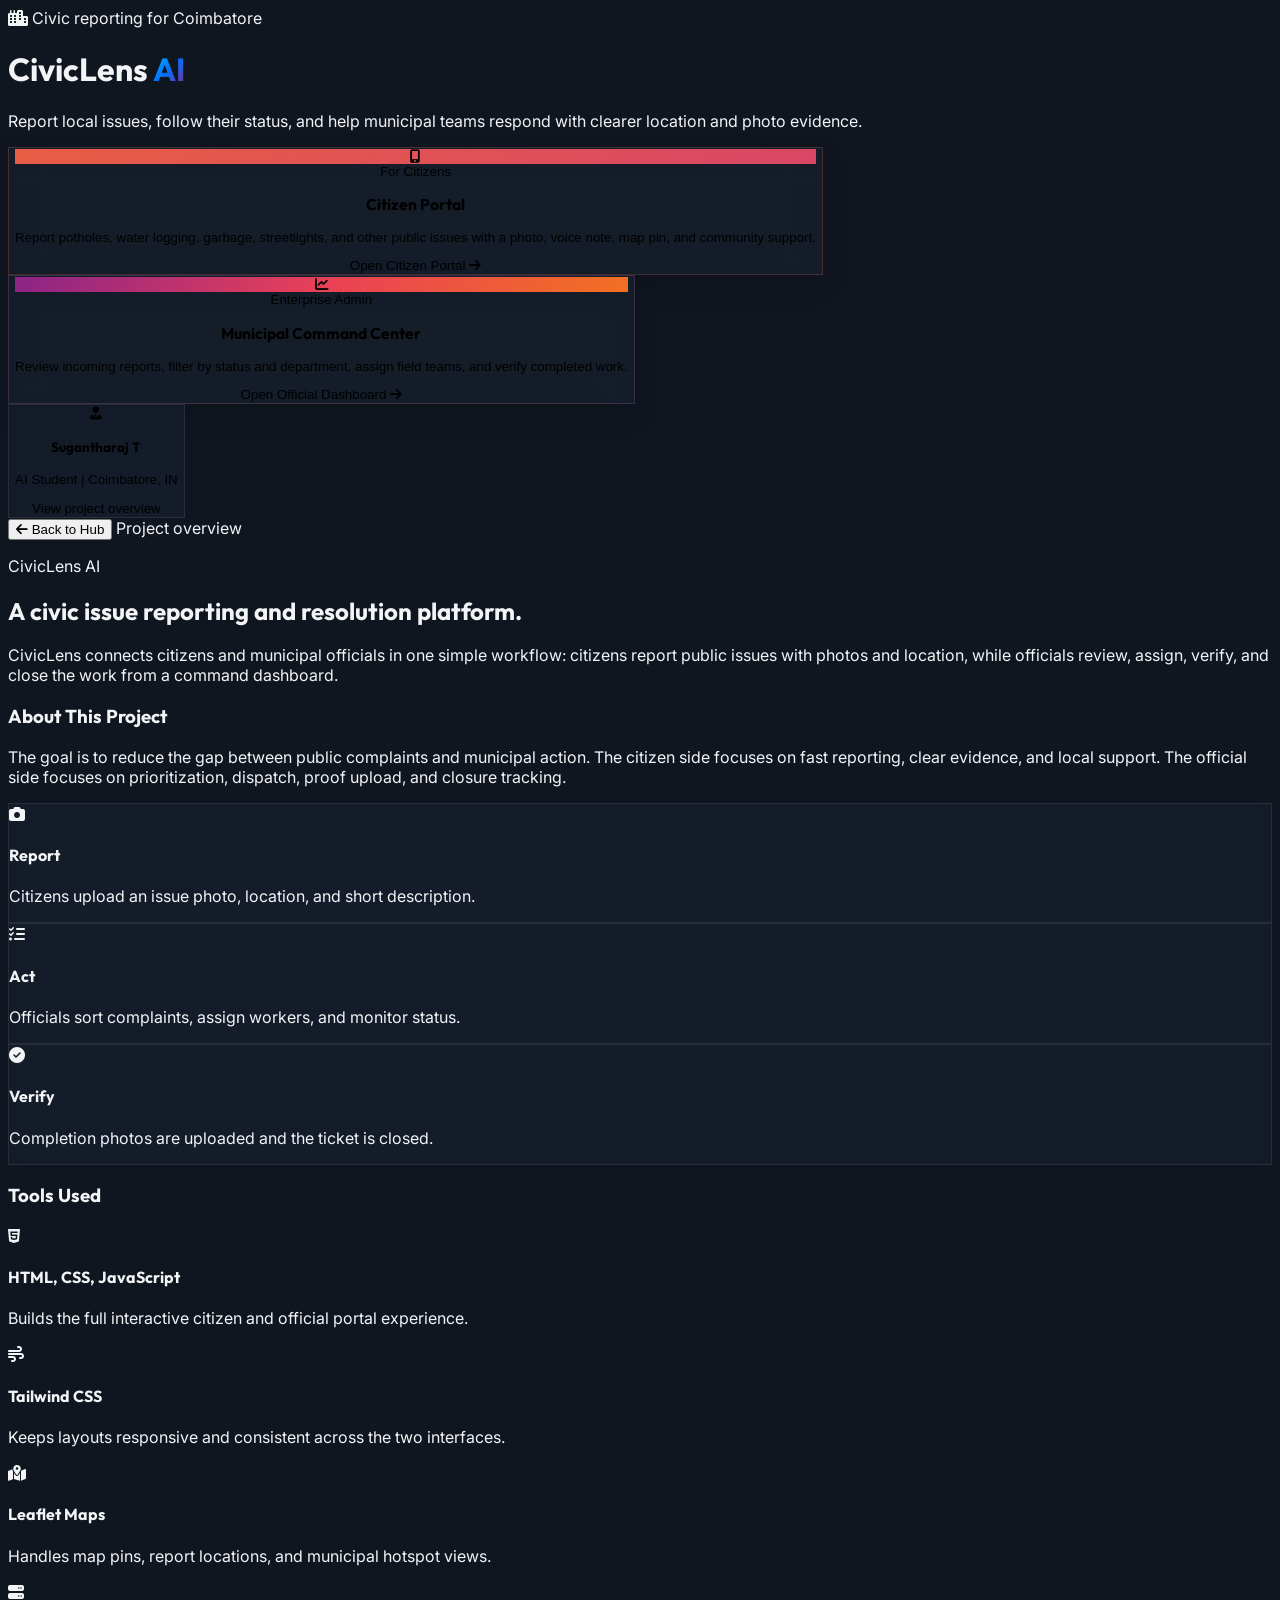
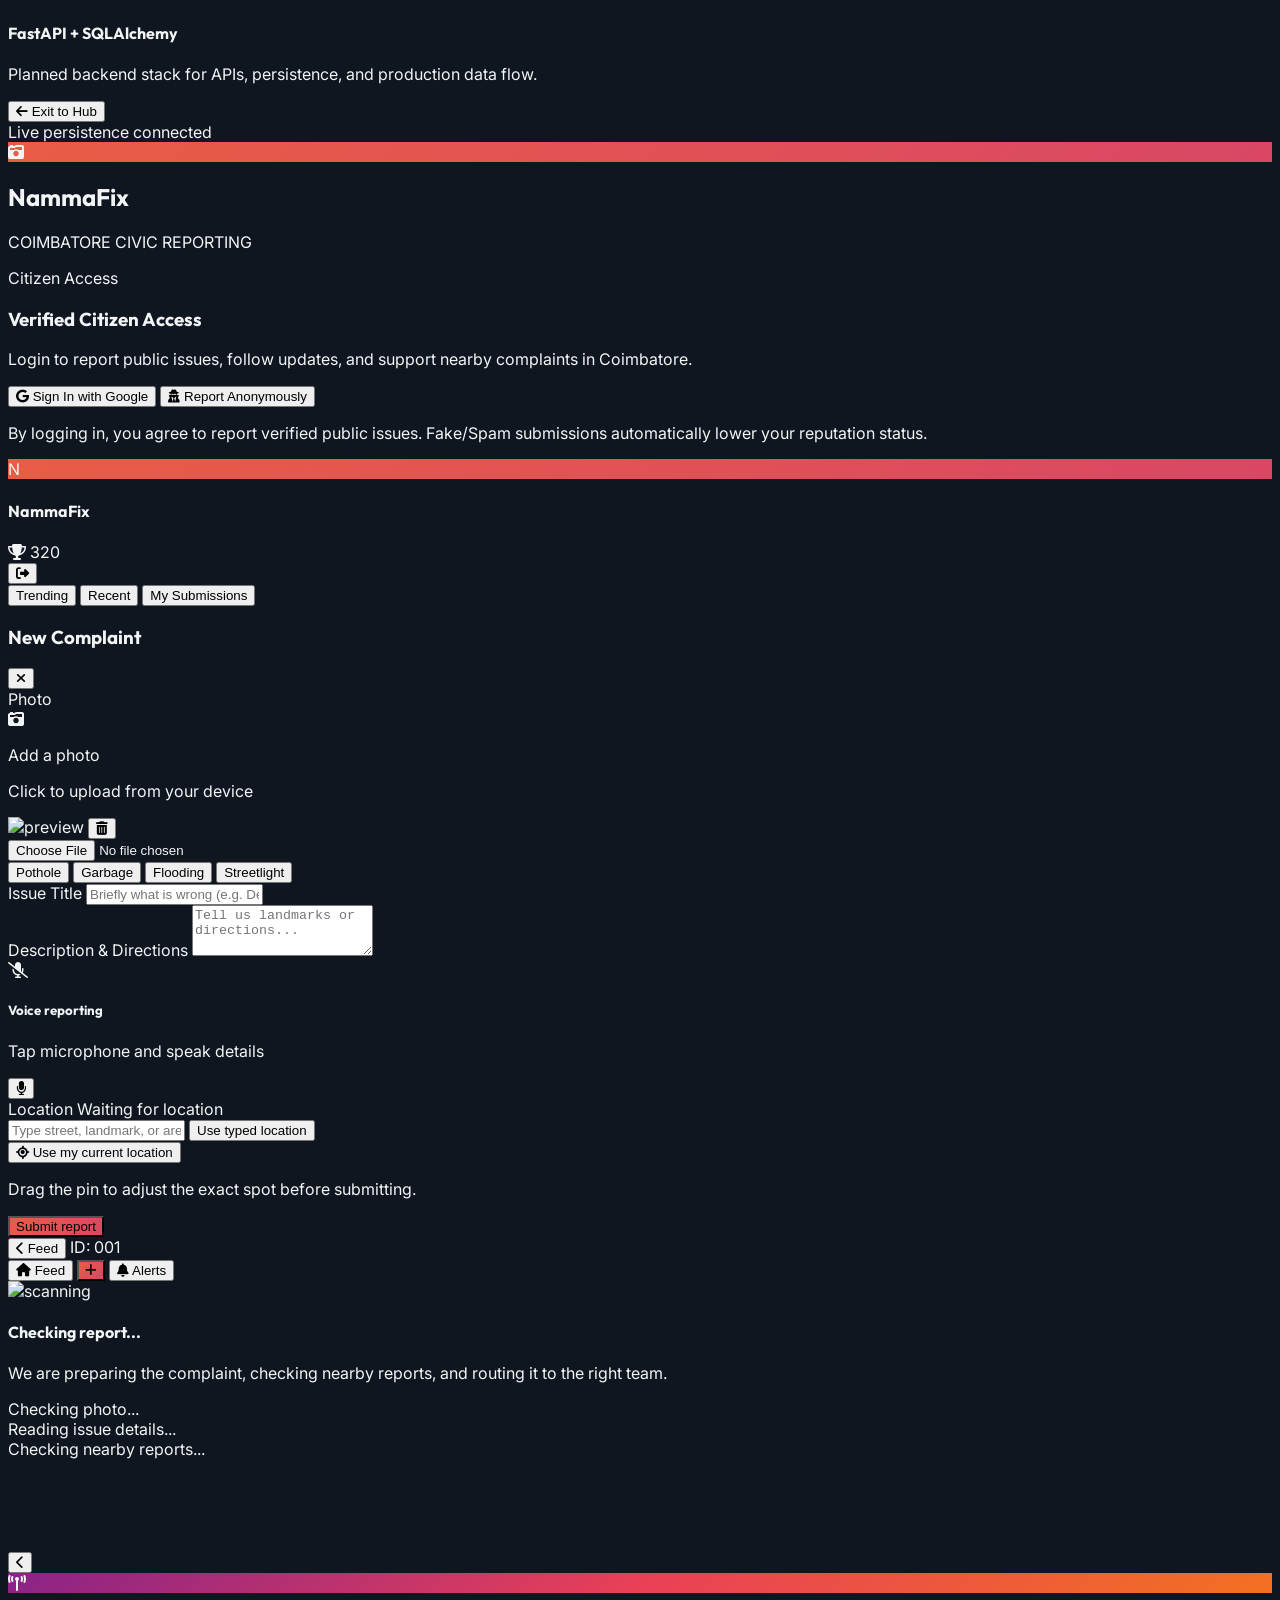
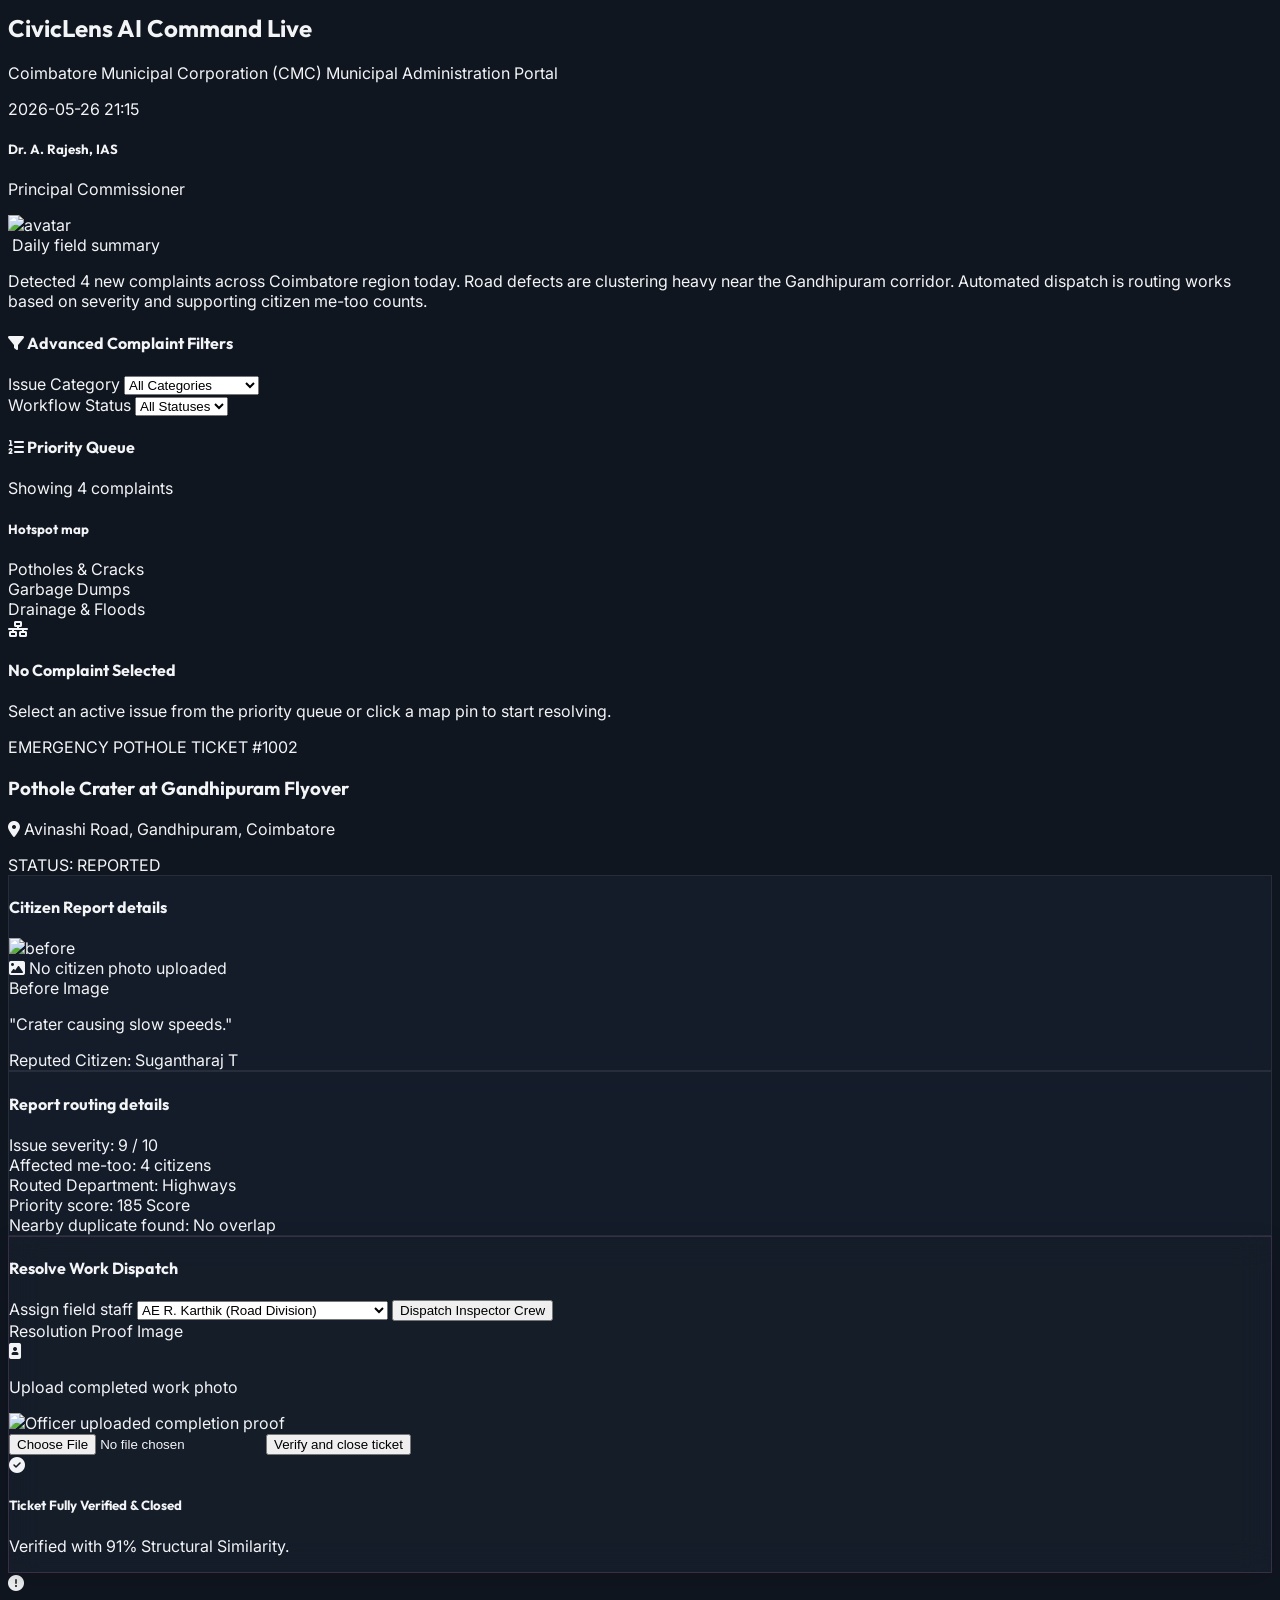
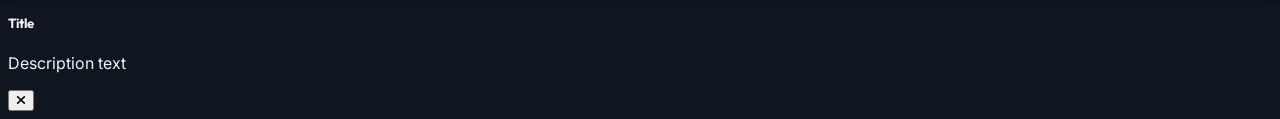
==== index.html @ da88fc93 "first commit" ====
<!DOCTYPE html>
<html lang="en">
<head>
  <meta charset="UTF-8">
  <meta name="viewport" content="width=device-width, initial-scale=1.0">
  <title>CivicLens AI | Connected Civic Tech Platform</title>
  
  <!-- Tailwind CSS -->
  <script src="https://cdn.tailwindcss.com"></script>
  <script>
    tailwind.config = {
      theme: {
        extend: {
          colors: {
            cyberDark: '#101620',
            glassCard: 'rgba(22, 30, 49, 0.75)',
            cyberBorder: 'rgba(255, 255, 255, 0.08)',
          }
        }
      }
    }
  </script>

  <!-- Leaflet CSS for Maps -->
  <link rel="stylesheet" href="https://unpkg.com/leaflet@1.9.4/dist/leaflet.css" integrity="sha256-p4NxAoJBhIIN+hmNHrzRCf9tD/miZyoHS5obTRR9BMY=" crossorigin=""/>

  <!-- Font Awesome Icons -->
  <link rel="stylesheet" href="https://cdnjs.cloudflare.com/ajax/libs/font-awesome/6.4.0/css/all.min.css">

  <!-- Custom CSS stylesheet -->
  <link rel="stylesheet" href="style.css">
</head>
<body class="bg-cyberDark text-gray-100 min-h-screen relative">

  <!-- ==================== DYNAMIC LIVE PORTAL GATEWAY ==================== -->
  <div id="portal-gateway" class="block">
    <!-- Gradient Background Highlights -->
    <div class="absolute top-0 left-1/4 w-96 h-96 bg-blue-600 rounded-full filter blur-[150px] opacity-20 pointer-events-none"></div>
    <div class="absolute bottom-0 right-1/4 w-96 h-96 bg-purple-600 rounded-full filter blur-[150px] opacity-20 pointer-events-none"></div>

    <div class="container mx-auto px-4 py-12 flex flex-col items-center justify-center min-h-screen relative z-10">
      
      <!-- Tech Pitch Title -->
      <div class="text-center mb-12">
        <span class="px-4 py-1.5 rounded-full text-xs font-semibold uppercase tracking-wider bg-blue-500/10 text-blue-400 border border-blue-500/20 mb-4 inline-block float-element">
          <i class="fa-solid fa-city mr-1.5"></i> Civic reporting for Coimbatore
        </span>
        <h1 class="text-5xl md:text-7xl font-extrabold tracking-tight mb-4 mt-2">
          CivicLens <span class="text-cyber-gradient">AI</span>
        </h1>
        <p class="text-lg md:text-xl text-gray-400 max-w-2xl mx-auto font-light leading-relaxed">
          Report local issues, follow their status, and help municipal teams respond with clearer location and photo evidence.
        </p>
      </div>

      <!-- Auth Selection Gate -->
      <div class="grid grid-cols-1 md:grid-cols-2 gap-8 max-w-4xl w-full mb-16">
        
        <!-- Portal Card A: Citizen Social Platform -->
        <button onclick="enterPortal('citizen')" class="text-left glow-card-orange rounded-3xl p-8 flex flex-col justify-between transition-all duration-300 group hover:-translate-y-2">
          <div>
            <div class="flex items-center justify-between mb-6">
              <div class="w-14 h-14 bg-cyber-gradient rounded-2xl flex items-center justify-center text-2xl shadow-lg shadow-red-500/20">
                <i class="fa-solid fa-mobile-screen-button text-white"></i>
              </div>
              <span class="text-xs text-red-400 font-mono tracking-widest uppercase bg-red-400/10 px-2.5 py-1 rounded-full border border-red-500/20">
                For Citizens
              </span>
            </div>
            <h3 class="text-2xl font-bold mb-3 group-hover:text-red-400 transition-colors">Citizen Portal</h3>
            <p class="text-sm text-gray-400 leading-relaxed mb-6">
              Report potholes, water logging, garbage, streetlights, and other public issues with a photo, voice note, map pin, and community support.
            </p>
          </div>
          <div class="flex items-center font-semibold text-red-400 group-hover:translate-x-1 transition-transform">
            Open Citizen Portal <i class="fa-solid fa-arrow-right ml-2 text-xs"></i>
          </div>
        </button>

        <!-- Portal Card B: Government Analytics Command Center -->
        <button onclick="enterPortal('government')" class="text-left glow-card-purple rounded-3xl p-8 flex flex-col justify-between transition-all duration-300 group hover:-translate-y-2">
          <div>
            <div class="flex items-center justify-between mb-6">
              <div class="w-14 h-14 bg-purple-gradient rounded-2xl flex items-center justify-center text-2xl shadow-lg shadow-purple-500/20">
                <i class="fa-solid fa-chart-line text-white"></i>
              </div>
              <span class="text-xs text-purple-400 font-mono tracking-widest uppercase bg-purple-400/10 px-2.5 py-1 rounded-full border border-purple-500/20">
                Enterprise Admin
              </span>
            </div>
            <h3 class="text-2xl font-bold mb-3 group-hover:text-purple-400 transition-colors">Municipal Command Center</h3>
            <p class="text-sm text-gray-400 leading-relaxed mb-6">
              Review incoming reports, filter by status and department, assign field teams, and verify completed work.
            </p>
          </div>
          <div class="flex items-center font-semibold text-purple-400 group-hover:translate-x-1 transition-transform">
            Open Official Dashboard <i class="fa-solid fa-arrow-right ml-2 text-xs"></i>
          </div>
        </button>

      </div>

      <!-- Developer Info Banner -->
      <button onclick="openAboutPage()" class="glassmorphism rounded-2xl p-6 max-w-4xl w-full flex flex-col sm:flex-row items-center justify-between border border-gray-800 gap-4 text-left transition-all duration-300 hover:border-blue-500/35 hover:bg-gray-800/40">
        <div class="flex items-center gap-4 text-center sm:text-left">
          <div class="w-12 h-12 rounded-full overflow-hidden bg-gray-700 border-2 border-blue-500 flex items-center justify-center">
            <i class="fa-solid fa-user-tie text-xl text-blue-400"></i>
          </div>
          <div>
            <h4 class="font-bold text-gray-200">Sugantharaj T</h4>
            <p class="text-xs text-gray-400 font-mono">AI Student | Coimbatore, IN</p>
          </div>
        </div>
        <div class="flex items-center gap-3">
          <span class="px-3 py-1 bg-gray-800 rounded-full text-xs font-mono text-gray-400 border border-gray-700">
            View project overview
          </span>
        </div>
      </button>

    </div>
  </div>

  <!-- ==================== PROJECT OVERVIEW PAGE ==================== -->
  <div id="project-about-page" class="hidden min-h-screen bg-cyberDark">
    <header class="w-full px-5 sm:px-8 py-5 border-b border-gray-800/80 bg-cyberDark/95 backdrop-blur-md sticky top-0 z-50">
      <div class="max-w-5xl mx-auto flex items-center justify-between gap-4">
        <button onclick="closeAboutPage()" class="text-xs text-gray-400 hover:text-white flex items-center gap-2 bg-gray-800/60 px-3 py-2 rounded-full border border-gray-700">
          <i class="fa-solid fa-arrow-left"></i> Back to Hub
        </button>
        <span class="text-[10px] sm:text-xs font-mono text-gray-500 uppercase tracking-widest">Project overview</span>
      </div>
    </header>

    <main class="max-w-5xl mx-auto px-5 sm:px-8 py-10 sm:py-14">
      <section class="mb-12">
        <p class="text-xs font-semibold uppercase tracking-widest text-red-300 mb-3">CivicLens AI</p>
        <h2 class="text-4xl sm:text-5xl font-extrabold tracking-tight text-gray-100 mb-5">A civic issue reporting and resolution platform.</h2>
        <p class="text-base sm:text-lg text-gray-400 leading-relaxed max-w-3xl">
          CivicLens connects citizens and municipal officials in one simple workflow: citizens report public issues with photos and location, while officials review, assign, verify, and close the work from a command dashboard.
        </p>
      </section>

      <section class="grid grid-cols-1 lg:grid-cols-[1fr_1.2fr] gap-8 mb-12">
        <div>
          <h3 class="text-2xl font-bold text-gray-100 mb-3">About This Project</h3>
          <p class="text-sm text-gray-400 leading-relaxed">
            The goal is to reduce the gap between public complaints and municipal action. The citizen side focuses on fast reporting, clear evidence, and local support. The official side focuses on prioritization, dispatch, proof upload, and closure tracking.
          </p>
        </div>

        <div class="grid grid-cols-1 sm:grid-cols-3 gap-3">
          <div class="glassmorphism rounded-xl p-4 border border-gray-800/80">
            <i class="fa-solid fa-camera text-red-300 mb-3"></i>
            <h4 class="text-sm font-bold text-gray-100 mb-1">Report</h4>
            <p class="text-xs text-gray-500 leading-relaxed">Citizens upload an issue photo, location, and short description.</p>
          </div>
          <div class="glassmorphism rounded-xl p-4 border border-gray-800/80">
            <i class="fa-solid fa-list-check text-blue-300 mb-3"></i>
            <h4 class="text-sm font-bold text-gray-100 mb-1">Act</h4>
            <p class="text-xs text-gray-500 leading-relaxed">Officials sort complaints, assign workers, and monitor status.</p>
          </div>
          <div class="glassmorphism rounded-xl p-4 border border-gray-800/80">
            <i class="fa-solid fa-circle-check text-emerald-300 mb-3"></i>
            <h4 class="text-sm font-bold text-gray-100 mb-1">Verify</h4>
            <p class="text-xs text-gray-500 leading-relaxed">Completion photos are uploaded and the ticket is closed.</p>
          </div>
        </div>
      </section>

      <section>
        <h3 class="text-2xl font-bold text-gray-100 mb-5">Tools Used</h3>
        <div class="grid grid-cols-1 md:grid-cols-2 gap-3">
          <div class="flex gap-4 p-4 rounded-xl border border-gray-800 bg-gray-900/35">
            <i class="fa-brands fa-html5 text-orange-300 mt-1"></i>
            <div>
              <h4 class="text-sm font-bold text-gray-100">HTML, CSS, JavaScript</h4>
              <p class="text-xs text-gray-500 mt-1">Builds the full interactive citizen and official portal experience.</p>
            </div>
          </div>
          <div class="flex gap-4 p-4 rounded-xl border border-gray-800 bg-gray-900/35">
            <i class="fa-solid fa-wind text-sky-300 mt-1"></i>
            <div>
              <h4 class="text-sm font-bold text-gray-100">Tailwind CSS</h4>
              <p class="text-xs text-gray-500 mt-1">Keeps layouts responsive and consistent across the two interfaces.</p>
            </div>
          </div>
          <div class="flex gap-4 p-4 rounded-xl border border-gray-800 bg-gray-900/35">
            <i class="fa-solid fa-map-location-dot text-emerald-300 mt-1"></i>
            <div>
              <h4 class="text-sm font-bold text-gray-100">Leaflet Maps</h4>
              <p class="text-xs text-gray-500 mt-1">Handles map pins, report locations, and municipal hotspot views.</p>
            </div>
          </div>
          <div class="flex gap-4 p-4 rounded-xl border border-gray-800 bg-gray-900/35">
            <i class="fa-solid fa-server text-purple-300 mt-1"></i>
            <div>
              <h4 class="text-sm font-bold text-gray-100">FastAPI + SQLAlchemy</h4>
              <p class="text-xs text-gray-500 mt-1">Planned backend stack for APIs, persistence, and production data flow.</p>
            </div>
          </div>
        </div>
      </section>
    </main>
  </div>


  <!-- ==================== CITIZEN APPLICATION (FULLSCREEN PORTAL) ==================== -->
  <div id="citizen-portal" class="hidden min-h-screen flex flex-col bg-cyberDark">
    
    <!-- Top Portal Navigator Bar -->
    <div class="w-full flex items-center justify-between px-4 sm:px-6 py-4 border-b border-gray-800/80 bg-cyberDark/95 backdrop-blur-md sticky top-0 z-50">
      <button onclick="exitPortal()" class="text-xs text-gray-400 hover:text-white flex items-center gap-1 bg-gray-800/60 px-3 py-1.5 rounded-full border border-gray-700">
        <i class="fa-solid fa-arrow-left"></i> Exit to Hub
      </button>
      <div class="flex items-center gap-2">
        <span class="w-2.5 h-2.5 bg-green-500 rounded-full animate-pulse"></span>
        <span class="text-xs font-mono text-gray-400">Live persistence connected</span>
      </div>
    </div>

    <!-- Fullscreen citizen app shell -->
    <div class="smartphone-container">
      <div class="smartphone-notch"></div>
      
      <!-- Citizen App Screen View -->
      <div class="smartphone-screen flex flex-col bg-cyberDark" id="mobile-screen-content">
        
        <!-- A. SPLASH SCREEN (Simulated mobile launch) -->
        <div id="citizen-splash" class="absolute inset-0 z-50 bg-cyberDark flex flex-col items-center justify-center transition-all duration-700">
          <div class="w-20 h-20 bg-cyber-gradient rounded-3xl flex items-center justify-center text-4xl shadow-xl shadow-red-500/25 mb-4 float-element">
            <i class="fa-solid fa-camera-retro text-white"></i>
          </div>
          <h2 class="text-3xl font-extrabold tracking-wide mb-1">NammaFix</h2>
          <p class="text-xs font-mono text-gray-500 tracking-wider">COIMBATORE CIVIC REPORTING</p>
          <div class="mt-8 flex gap-1">
            <span class="w-2 h-2 bg-red-500 rounded-full animate-bounce" style="animation-delay: 0.1s"></span>
            <span class="w-2 h-2 bg-red-500 rounded-full animate-bounce" style="animation-delay: 0.2s"></span>
            <span class="w-2 h-2 bg-red-500 rounded-full animate-bounce" style="animation-delay: 0.3s"></span>
          </div>
        </div>

        <!-- B. CITIZEN LOGIN SCREEN -->
        <div id="citizen-login" class="hidden p-6 flex-1 flex flex-col justify-between">
          <div class="mt-8">
            <div class="flex items-center gap-2 mb-2">
              <span class="h-1 w-8 bg-red-500 rounded-full"></span>
              <span class="text-xs font-mono text-red-400 uppercase tracking-widest font-semibold">Citizen Access</span>
            </div>
            <h3 class="text-3xl font-extrabold mb-3">Verified Citizen Access</h3>
            <p class="text-sm text-gray-400 leading-relaxed">
              Login to report public issues, follow updates, and support nearby complaints in Coimbatore.
            </p>
          </div>

          <!-- Mock Social Authentication Buttons -->
          <div class="space-y-4 my-8">
            <button onclick="citizenAuth('google')" class="w-full py-3.5 px-4 bg-white text-gray-900 rounded-2xl font-bold flex items-center justify-center gap-3 shadow-lg shadow-white/5 active:scale-[0.98] transition-transform">
              <i class="fa-brands fa-google text-lg"></i> Sign In with Google
            </button>
            <button onclick="citizenAuth('anonymous')" class="w-full py-3.5 px-4 bg-gray-800 hover:bg-gray-700/80 text-gray-200 rounded-2xl font-semibold flex items-center justify-center gap-3 border border-gray-700 active:scale-[0.98] transition-transform">
              <i class="fa-solid fa-user-secret"></i> Report Anonymously
            </button>
          </div>

          <div class="text-center">
            <p class="text-xs text-gray-500">By logging in, you agree to report verified public issues. Fake/Spam submissions automatically lower your reputation status.</p>
          </div>
        </div>

        <!-- C. HOME SCREEN / FEED (Twitter-like dynamic civic feed) -->
        <div id="citizen-home" class="hidden flex-1 flex flex-col">
          <!-- App Header -->
          <div class="sticky top-0 z-40 bg-cyberDark/90 backdrop-blur-md px-4 py-4 flex items-center justify-between border-b border-gray-800/80">
            <div class="flex items-center gap-2">
              <div class="w-8 h-8 rounded-full bg-cyber-gradient flex items-center justify-center text-sm font-bold shadow-md shadow-red-500/10">N</div>
              <h4 class="font-extrabold text-lg text-gray-100 tracking-wide">NammaFix</h4>
            </div>
            <div class="flex items-center gap-3">
              <div class="flex items-center gap-1 bg-yellow-500/10 text-yellow-400 px-2 py-0.5 rounded-full text-xs font-bold border border-yellow-500/20">
                <i class="fa-solid fa-trophy text-[10px]"></i> <span id="cit-repute-score">320</span>
              </div>
              <button onclick="citizenLogout()" class="text-gray-400 hover:text-red-400 text-sm">
                <i class="fa-solid fa-right-from-bracket"></i>
              </button>
            </div>
          </div>

          <!-- Sticky Segment Filter Tabs -->
          <div class="flex border-b border-gray-800 bg-cyberDark/60 sticky top-[57px] z-30">
            <button id="tab-trending" onclick="filterCitizenFeed('trending')" class="flex-1 py-3 text-xs font-bold text-red-400 border-b-2 border-red-500">Trending</button>
            <button id="tab-recent" onclick="filterCitizenFeed('recent')" class="flex-1 py-3 text-xs font-bold text-gray-400 hover:text-white transition-colors">Recent</button>
            <button id="tab-my" onclick="filterCitizenFeed('my')" class="flex-1 py-3 text-xs font-bold text-gray-400 hover:text-white transition-colors">My Submissions</button>
          </div>

          <!-- Feed Container scroll -->
          <div class="p-4 space-y-4 flex-1 overflow-y-auto" id="citizen-feed-container">
            <!-- Complaint Feed Cards injected dynamically -->
          </div>
        </div>

        <!-- D. REPORT AN ISSUE PAGE -->
        <div id="citizen-report" class="hidden flex-1 flex flex-col p-5">
          <div class="flex items-center justify-between mb-4">
            <h3 class="text-2xl font-bold">New Complaint</h3>
            <button onclick="setView('home')" class="text-gray-400 hover:text-white"><i class="fa-solid fa-xmark text-lg"></i></button>
          </div>

          <div class="space-y-4 flex-1 overflow-y-auto pr-1">
            
            <!-- Issue image selector / camera mock -->
            <div>
              <label class="block text-xs font-bold text-gray-400 uppercase tracking-widest mb-2">Photo</label>
              
              <!-- Sim Selector layout -->
              <div id="image-upload-box" onclick="openPhotoPicker()" class="h-44 rounded-2xl bg-gray-800/40 border-2 border-dashed border-gray-700 flex flex-col items-center justify-center relative overflow-hidden group cursor-pointer">
                <div class="text-center p-4 group-hover:scale-105 transition-transform" id="upload-prompt">
                  <i class="fa-solid fa-camera-retro text-3xl text-gray-500 mb-2"></i>
                  <p class="text-xs text-gray-300 font-semibold">Add a photo</p>
                  <p class="text-[10px] text-gray-500 mt-1">Click to upload from your device</p>
                </div>
                <img id="preview-image" src="" alt="preview" class="hidden w-full h-full object-cover">
                <button id="clear-image-btn" onclick="clearSelectedImage(event)" class="hidden absolute top-2.5 right-2.5 bg-black/70 hover:bg-black w-8 h-8 rounded-full flex items-center justify-center text-white"><i class="fa-solid fa-trash-can text-xs"></i></button>
              </div>
              <input type="file" id="photo-file-input" accept="image/*" capture="environment" class="hidden" onchange="handlePhotoUpload(event)">

              <!-- Issue type shortcuts -->
              <div class="mt-2.5 flex items-center gap-2 overflow-x-auto pb-1.5">
                <button onclick="selectIssueType('pothole')" class="flex-shrink-0 px-3 py-1 bg-gray-800 rounded-full text-[10px] font-semibold text-gray-300 border border-gray-700">Pothole</button>
                <button onclick="selectIssueType('garbage')" class="flex-shrink-0 px-3 py-1 bg-gray-800 rounded-full text-[10px] font-semibold text-gray-300 border border-gray-700">Garbage</button>
                <button onclick="selectIssueType('flooding')" class="flex-shrink-0 px-3 py-1 bg-gray-800 rounded-full text-[10px] font-semibold text-gray-300 border border-gray-700">Flooding</button>
                <button onclick="selectIssueType('streetlight')" class="flex-shrink-0 px-3 py-1 bg-gray-800 rounded-full text-[10px] font-semibold text-gray-300 border border-gray-700">Streetlight</button>
              </div>
            </div>

            <!-- Issue Title -->
            <div>
              <label class="block text-xs font-bold text-gray-400 uppercase tracking-widest mb-1.5">Issue Title</label>
              <input type="text" id="report-title" placeholder="Briefly what is wrong (e.g. Deep pothole)" class="w-full bg-gray-800/80 border border-gray-700 rounded-xl px-4 py-2.5 text-sm text-gray-100 focus:outline-none focus:border-red-500">
            </div>

            <!-- Descriptive elements -->
            <div>
              <label class="block text-xs font-bold text-gray-400 uppercase tracking-widest mb-1.5">Description & Directions</label>
              <textarea id="report-desc" rows="3" placeholder="Tell us landmarks or directions..." class="w-full bg-gray-800/80 border border-gray-700 rounded-xl px-4 py-2.5 text-sm text-gray-100 focus:outline-none focus:border-red-500"></textarea>
            </div>

            <!-- Speech reporting button -->
            <div class="flex items-center justify-between bg-gray-800/30 p-3 rounded-2xl border border-gray-800">
              <div class="flex items-center gap-2">
                <i class="fa-solid fa-microphone text-red-400 animate-pulse" id="mic-icon-pulse" style="display:none"></i>
                <i class="fa-solid fa-microphone-slash text-gray-500" id="mic-icon-idle"></i>
                <div>
                  <h5 class="text-xs font-bold text-gray-300">Voice reporting</h5>
                  <p class="text-[9px] text-gray-500" id="stt-status">Tap microphone and speak details</p>
                </div>
              </div>
              <button onclick="toggleVoiceReporting()" class="w-10 h-10 rounded-full bg-gray-800 flex items-center justify-center hover:bg-gray-700 active:scale-95 transition-transform">
                <i class="fa-solid fa-microphone text-red-500" id="stt-btn-icon"></i>
              </button>
            </div>

            <!-- GPS / Map Selection -->
            <div>
              <div class="flex items-center justify-between mb-1.5">
                <label class="text-xs font-bold text-gray-400 uppercase tracking-widest">Location</label>
                <span class="text-[9px] text-red-400 font-semibold" id="coords-text">Waiting for location</span>
              </div>
              <div class="grid grid-cols-1 sm:grid-cols-[1fr_auto] gap-2 mb-2">
                <input type="text" id="manual-location" placeholder="Type street, landmark, or area" class="w-full bg-gray-800/80 border border-gray-700 rounded-xl px-4 py-2.5 text-sm text-gray-100 focus:outline-none focus:border-red-500">
                <button onclick="useManualLocation()" class="px-4 py-2.5 bg-gray-800 hover:bg-gray-700 text-xs font-bold rounded-xl border border-gray-700 text-gray-200">
                  Use typed location
                </button>
              </div>
              <button onclick="requestCitizenLocation()" class="w-full mb-2 py-2.5 bg-red-500/10 hover:bg-red-500/15 text-red-300 rounded-xl text-xs font-bold border border-red-500/20">
                <i class="fa-solid fa-location-crosshairs mr-1.5"></i> Use my current location
              </button>
              <div class="h-32 bg-gray-800 rounded-xl overflow-hidden relative" id="cit-map-container">
                <!-- Geolocation map container -->
              </div>
              <p class="text-[10px] text-gray-500 mt-1.5">Drag the pin to adjust the exact spot before submitting.</p>
            </div>

          </div>

          <button onclick="submitIssue()" class="w-full py-3.5 bg-cyber-gradient text-white rounded-2xl font-bold mt-4 shadow-lg shadow-red-500/25 active:scale-98 transition-transform">
            Submit report
          </button>
        </div>

        <!-- E. ISSUE DETAILS PAGE (With Before/After comparisons) -->
        <div id="citizen-detail" class="hidden flex-1 flex flex-col p-5">
          <div class="flex items-center justify-between mb-4">
            <button onclick="setView('home')" class="text-xs text-gray-400 hover:text-white flex items-center gap-1">
              <i class="fa-solid fa-chevron-left"></i> Feed
            </button>
            <span class="text-[10px] font-mono px-2 py-0.5 rounded-full border border-gray-800 text-gray-400 bg-gray-800/40" id="detail-ticket-id">ID: 001</span>
          </div>

          <div class="flex-1 overflow-y-auto space-y-4 pr-1" id="detail-container">
            <!-- Details loaded dynamically -->
          </div>
        </div>

        <!-- BOTTOM MOBILE NAV TAB BAR -->
        <div class="citizen-bottom-nav fixed bottom-0 inset-x-0 bg-cyberDark/95 backdrop-blur-md border-t border-gray-800 py-2.5 px-6 flex items-center justify-between z-[999]">
          <button onclick="setView('home')" class="flex flex-col items-center gap-1 text-gray-500" id="nav-btn-home">
            <i class="fa-solid fa-house text-lg"></i>
            <span class="text-[9px] font-semibold">Feed</span>
          </button>
          <button onclick="setView('report')" class="w-12 h-12 bg-cyber-gradient text-white rounded-full flex items-center justify-center -translate-y-5 shadow-lg shadow-red-500/30 active:scale-95 transition-transform">
            <i class="fa-solid fa-plus text-lg"></i>
          </button>
          <button onclick="toggleAlertsList()" class="flex flex-col items-center gap-1 text-gray-500 relative" id="nav-btn-alerts">
            <i class="fa-solid fa-bell text-lg"></i>
            <span class="text-[9px] font-semibold">Alerts</span>
            <span class="absolute top-0 right-1 w-2 h-2 bg-red-500 rounded-full" id="cit-alert-badge" style="display:none"></span>
          </button>
        </div>

        <!-- SIMULATED CAMERA DIALOG (AI YOLO Scanning overlay) -->
        <div id="ai-scanning-overlay" class="absolute inset-0 bg-black/90 z-50 hidden flex flex-col items-center justify-center p-6 text-center">
          <div class="relative w-64 h-64 border-2 border-red-500/50 rounded-2xl overflow-hidden mb-6 flex items-center justify-center">
            <img id="scanning-img" src="" alt="scanning" class="w-full h-full object-cover">
            
            <!-- Scanning Laser Line -->
            <div class="absolute inset-x-0 h-1 bg-red-500 shadow-lg shadow-red-500/50 animate-pulse" id="scan-line" style="top: 0%"></div>
            
            <!-- AI detected boxes -->
            <div id="ai-bbox" class="absolute border-2 border-green-500 bg-green-500/20 text-white font-mono text-[9px] font-bold p-1 rounded transition-all duration-300" style="display:none">
              <span id="ai-class-lbl">POTHOLE 92%</span>
            </div>
          </div>
          
          <h4 class="text-xl font-bold mb-2">Checking report...</h4>
          <p class="text-xs text-gray-400 max-w-xs mb-6 leading-relaxed">We are preparing the complaint, checking nearby reports, and routing it to the right team.</p>
          
          <!-- Seeding stats logs -->
          <div class="w-full max-w-xs bg-gray-900 border border-gray-800 rounded-xl p-3 text-left font-mono text-[10px] text-green-400 space-y-1">
            <div id="log-step-1">Checking photo...</div>
            <div id="log-step-2" class="opacity-30">Reading issue details...</div>
            <div id="log-step-3" class="opacity-30">Checking nearby reports...</div>
          </div>
        </div>

      </div>
    </div>
  </div>


  <!-- ==================== GOVERNMENT ADMIN COMMAND BOARD (ENTERPRISE) ==================== -->
  <div id="government-portal" class="hidden min-h-screen flex flex-col bg-[#080b13]">
    
    <!-- Top Command Header -->
    <header class="bg-[#0e1422] border-b border-[#1f2d48] py-4 px-6 flex items-center justify-between sticky top-0 z-40">
      <div class="flex items-center gap-3">
        <button onclick="exitPortal()" class="text-gray-400 hover:text-white mr-2 bg-gray-800/80 w-8 h-8 rounded-full flex items-center justify-center border border-gray-700">
          <i class="fa-solid fa-chevron-left text-xs"></i>
        </button>
        <div class="w-10 h-10 bg-purple-gradient rounded-xl flex items-center justify-center text-xl shadow-lg shadow-purple-500/10">
          <i class="fa-solid fa-tower-broadcast text-white"></i>
        </div>
        <div>
          <h2 class="text-xl font-bold tracking-tight flex items-center gap-2">
            CivicLens AI Command <span class="px-2 py-0.5 rounded text-[10px] bg-red-500/10 text-red-400 border border-red-500/20 font-bold uppercase animate-pulse">Live</span>
          </h2>
          <p class="text-xs text-gray-400">Coimbatore Municipal Corporation (CMC) Municipal Administration Portal</p>
        </div>
      </div>

      <div class="flex items-center gap-6">
        <!-- Date -->
        <span class="text-xs font-mono text-gray-400 bg-gray-900 px-3 py-1.5 rounded-lg border border-gray-800" id="gov-clock">2026-05-26 21:15</span>
        
        <!-- Officer Badge info -->
        <div class="flex items-center gap-3">
          <div class="text-right hidden sm:block">
            <h5 class="text-sm font-bold text-gray-200">Dr. A. Rajesh, IAS</h5>
            <p class="text-[10px] text-purple-400 font-semibold font-mono">Principal Commissioner</p>
          </div>
          <div class="w-10 h-10 rounded-full overflow-hidden bg-gray-800 border-2 border-purple-500">
            <img src="https://images.unsplash.com/photo-1560250097-0b93528c311a?w=100&h=100&fit=crop" alt="avatar" class="w-full h-full object-cover">
          </div>
        </div>
      </div>
    </header>

    <div class="flex-1 flex flex-col lg:flex-row overflow-hidden relative">
      
      <!-- LEFT BAR: Advanced Filters, Summary, Queue, Hotspots map -->
      <div class="w-full lg:w-[480px] border-r border-[#1f2d48] bg-[#0c101c] overflow-y-auto flex flex-col">
        
        <!-- Section A: Zonal Summary Alert -->
        <div class="p-5 border-b border-[#1f2d48] bg-purple-500/5">
          <div class="flex items-center gap-2 text-purple-400 mb-2">
            <i class="fa-solid fa-microchip-ai text-sm"></i>
            <span class="text-xs font-bold font-mono uppercase tracking-wider">Daily field summary</span>
          </div>
          <p class="text-xs text-gray-400 leading-relaxed font-light" id="ai-daily-summary-txt">
            Detected 4 new complaints across Coimbatore region today. Road defects are clustering heavy near the Gandhipuram corridor. Automated dispatch is routing works based on severity and supporting citizen me-too counts.
          </p>
        </div>

        <!-- Section B: Category & Status Filters -->
        <div class="p-5 border-b border-[#1f2d48] space-y-4">
          <h4 class="text-xs font-bold text-gray-400 uppercase tracking-widest mb-1.5"><i class="fa-solid fa-filter mr-1"></i> Advanced Complaint Filters</h4>
          
          <div class="grid grid-cols-2 gap-3">
            <div>
              <label class="block text-[10px] font-bold text-gray-500 uppercase mb-1">Issue Category</label>
              <select id="gov-filter-category" onchange="filterGovDashboard()" class="w-full bg-[#141a29] border border-[#1f2d48] rounded-lg px-3 py-1.5 text-xs text-gray-300 focus:outline-none focus:border-purple-500">
                <option value="all">All Categories</option>
                <option value="pothole">Potholes</option>
                <option value="water_stagnation">Water Stagnation</option>
                <option value="garbage_dumping">Garbage Dumping</option>
                <option value="broken_streetlight">Broken Light</option>
                <option value="drainage_blockage">Drainage Blockage</option>
                <option value="damaged_road">Damaged Roads</option>
              </select>
            </div>

            <div>
              <label class="block text-[10px] font-bold text-gray-500 uppercase mb-1">Workflow Status</label>
              <select id="gov-filter-status" onchange="filterGovDashboard()" class="w-full bg-[#141a29] border border-[#1f2d48] rounded-lg px-3 py-1.5 text-xs text-gray-300 focus:outline-none focus:border-purple-500">
                <option value="all">All Statuses</option>
                <option value="reported">Reported</option>
                <option value="assigned">Assigned</option>
                <option value="in_progress">In Progress</option>
                <option value="resolved">Resolved</option>
              </select>
            </div>
          </div>
        </div>

        <!-- Section C: Priority Dispatch Queue -->
        <div class="p-5 flex-1 flex flex-col min-h-[350px]">
          <div class="flex items-center justify-between mb-4">
            <h4 class="text-xs font-bold text-gray-400 uppercase tracking-widest"><i class="fa-solid fa-list-ol mr-1"></i> Priority Queue</h4>
            <span class="text-[10px] text-gray-500 font-mono" id="gov-queue-count">Showing 4 complaints</span>
          </div>

          <!-- Queue List scroll -->
          <div class="space-y-3 flex-1 overflow-y-auto pr-1" id="gov-priority-queue">
            <!-- Queued complaints list injected dynamically -->
          </div>
        </div>

      </div>


      <!-- RIGHT PANE: Map and interactive workflow details -->
      <div class="flex-1 flex flex-col overflow-hidden">
        
        <!-- Top Half: Large interactive city heatmap -->
        <div class="h-[380px] lg:h-[450px] relative bg-[#090d16] border-b border-[#1f2d48]">
          <!-- Leaflet dynamic map -->
          <div class="w-full h-full" id="gov-map-element"></div>
          
          <!-- Heatmap legends overlay -->
          <div class="absolute bottom-4 right-4 bg-[#0d1322] border border-[#1f2d48] p-3 rounded-xl z-[1000] text-[10px] space-y-2 max-w-[180px] shadow-2xl shadow-black/60">
            <h5 class="font-bold text-gray-300 border-b border-[#1f2d48] pb-1">Hotspot map</h5>
            <div class="flex items-center gap-2"><span class="w-2.5 h-2.5 rounded-full bg-red-500 shadow-lg shadow-red-500/25"></span> Potholes & Cracks</div>
            <div class="flex items-center gap-2"><span class="w-2.5 h-2.5 rounded-full bg-emerald-500 shadow-lg shadow-emerald-500/25"></span> Garbage Dumps</div>
            <div class="flex items-center gap-2"><span class="w-2.5 h-2.5 rounded-full bg-blue-500 shadow-lg shadow-blue-500/25"></span> Drainage & Floods</div>
          </div>
        </div>

        <!-- Bottom Half: Selected Ticket Details & Verification Panel -->
        <div class="flex-grow p-6 bg-[#090d16] overflow-y-auto">
          <div id="gov-no-selection" class="h-full flex flex-col items-center justify-center text-center py-8">
            <i class="fa-solid fa-network-wired text-4xl text-gray-600 mb-3 float-element"></i>
            <h4 class="text-lg font-bold text-gray-400">No Complaint Selected</h4>
            <p class="text-xs text-gray-500 max-w-sm mt-1">Select an active issue from the priority queue or click a map pin to start resolving.</p>
          </div>

          <!-- Active Resolver Workspace -->
          <div id="gov-resolver-workspace" class="hidden space-y-6">
            <!-- Header bar info -->
            <div class="flex flex-col md:flex-row md:items-center justify-between gap-4 border-b border-[#1f2d48] pb-4">
              <div>
                <div class="flex items-center gap-2 flex-wrap">
                  <span id="gov-lbl-emerg" class="px-2 py-0.5 rounded text-[9px] font-bold uppercase tracking-wider bg-red-500/10 text-red-400 border border-red-500/25">EMERGENCY</span>
                  <span id="gov-lbl-category" class="px-2 py-0.5 rounded text-[9px] font-bold uppercase tracking-wider bg-purple-500/10 text-purple-400 border border-purple-500/25">POTHOLE</span>
                  <span id="gov-lbl-ticket" class="text-xs font-mono text-gray-400">TICKET #1002</span>
                </div>
                <h3 class="text-2xl font-bold text-gray-100 mt-1.5" id="gov-txt-title">Pothole Crater at Gandhipuram Flyover</h3>
                <p class="text-xs text-gray-400 flex items-center gap-1.5 mt-1">
                  <i class="fa-solid fa-location-dot text-red-400"></i> <span id="gov-txt-address">Avinashi Road, Gandhipuram, Coimbatore</span>
                </p>
              </div>

              <!-- State dispatch controls -->
              <div class="flex items-center gap-3">
                <span class="text-xs text-gray-400 font-mono">STATUS:</span>
                <span id="gov-badge-status" class="px-3.5 py-1.5 rounded-full text-xs font-bold uppercase tracking-wide bg-blue-500/15 text-blue-400 border border-blue-500/20">REPORTED</span>
              </div>
            </div>

            <!-- Details Body Grid -->
            <div class="grid grid-cols-1 md:grid-cols-3 gap-6">
              
              <!-- Card 1: Citizen Image & Report -->
              <div class="glassmorphism rounded-2xl p-5 border border-gray-800/80">
                <h4 class="text-xs font-bold text-gray-400 uppercase tracking-widest mb-3">Citizen Report details</h4>
                <div class="h-44 rounded-xl overflow-hidden mb-3 relative bg-gray-900 border border-gray-800">
                  <img id="gov-img-before" src="" alt="before" class="w-full h-full object-cover">
                  <div id="gov-img-before-fallback" class="hidden w-full h-full flex flex-col items-center justify-center bg-gray-900 text-gray-500">
                    <i class="fa-solid fa-image text-2xl mb-2"></i>
                    <span class="text-[10px] font-bold uppercase tracking-wider">No citizen photo uploaded</span>
                  </div>
                  <span class="absolute bottom-2.5 left-2.5 px-2 py-0.5 bg-black/60 rounded text-[9px] uppercase tracking-widest font-bold">Before Image</span>
                </div>
                <p class="text-xs text-gray-300 leading-relaxed italic" id="gov-txt-desc">"Crater causing slow speeds."</p>
                <div class="mt-4 pt-4 border-t border-gray-800 flex justify-between items-center text-xs">
                  <span class="text-gray-400">Reputed Citizen:</span>
                  <span class="font-semibold text-gray-200" id="gov-txt-reporter">Sugantharaj T</span>
                </div>
              </div>

              <!-- Card 2: Routing & Priority Statistics -->
              <div class="glassmorphism rounded-2xl p-5 border border-gray-800/80 flex flex-col justify-between">
                <div>
                  <h4 class="text-xs font-bold text-gray-400 uppercase tracking-widest mb-4">Report routing details</h4>
                  
                  <div class="space-y-3.5">
                    <div class="flex justify-between items-center text-xs">
                      <span class="text-gray-400">Issue severity:</span>
                      <span class="font-bold text-red-400" id="gov-stat-severity">9 / 10</span>
                    </div>
                    <div class="w-full bg-gray-800 rounded-full h-1.5">
                      <div class="bg-red-500 h-1.5 rounded-full" id="gov-bar-severity" style="width: 90%"></div>
                    </div>

                    <div class="flex justify-between items-center text-xs pt-2">
                      <span class="text-gray-400">Affected me-too:</span>
                      <span class="font-bold text-emerald-400" id="gov-stat-votes">4 citizens</span>
                    </div>
                    
                    <div class="flex justify-between items-center text-xs pt-2">
                      <span class="text-gray-400">Routed Department:</span>
                      <span class="font-semibold text-blue-400 bg-blue-500/10 px-2 py-0.5 rounded border border-blue-500/15" id="gov-stat-dept">Highways</span>
                    </div>

                    <div class="flex justify-between items-center text-xs pt-2">
                      <span class="text-gray-400">Priority score:</span>
                      <span class="font-extrabold text-purple-400" id="gov-stat-priority">185 Score</span>
                    </div>
                  </div>
                </div>

                <div class="mt-4 pt-4 border-t border-gray-800">
                  <div class="flex items-center justify-between text-xs">
                    <span class="text-gray-400">Nearby duplicate found:</span>
                    <span class="font-bold text-gray-200" id="gov-stat-duplicate">No overlap</span>
                  </div>
                </div>
              </div>

              <!-- Card 3: Action Dispatch Portal -->
              <div class="glow-card-purple rounded-2xl p-5 border border-purple-500/20">
                <h4 class="text-xs font-bold text-purple-300 uppercase tracking-widest mb-3">Resolve Work Dispatch</h4>
                
                <div class="space-y-4">
                  <!-- Dispatch worker inputs -->
                  <div id="dispatch-form" class="block">
                    <label class="block text-[10px] font-bold text-gray-500 uppercase mb-1">Assign field staff</label>
                    <select id="worker-dispatch" class="w-full bg-[#0c101c] border border-gray-800 rounded-lg px-3 py-2 text-xs text-gray-300 focus:outline-none focus:border-purple-500">
                      <option value="AE-Road-01">AE R. Karthik (Road Division)</option>
                      <option value="AE-Sanit-12">Supervisor M. Salim (Sanitation)</option>
                      <option value="AE-Drain-44">Engineer S. Ramesh (Storm Drainage)</option>
                    </select>

                    <button onclick="dispatchWorker()" class="w-full py-2 bg-purple-600 hover:bg-purple-500 text-white rounded-lg text-xs font-bold mt-3 active:scale-95 transition-transform">
                      Dispatch Inspector Crew
                    </button>
                  </div>

                  <!-- Resolution Proof Upload -->
                  <div id="resolution-proof-form" class="hidden">
                    <label class="block text-[10px] font-bold text-gray-500 uppercase mb-1">Resolution Proof Image</label>
                    <div id="proof-upload-box" onclick="openProofPhotoPicker()" class="h-24 bg-gray-900 border border-dashed border-gray-700 rounded-lg flex flex-col items-center justify-center cursor-pointer relative overflow-hidden">
                      <div class="text-center p-2" id="proof-prompt">
                        <i class="fa-solid fa-image-portrait text-lg text-gray-500"></i>
                        <p class="text-[9px] text-gray-400 font-semibold mt-1">Upload completed work photo</p>
                      </div>
                      <img id="proof-preview" src="" alt="Officer uploaded completion proof" class="hidden w-full h-full object-cover">
                    </div>
                    <input type="file" id="proof-file-input" accept="image/*" capture="environment" class="hidden" onchange="handleProofPhotoUpload(event)">

                    <button onclick="runAIResolutionVerification()" class="w-full py-2 bg-emerald-600 hover:bg-emerald-500 text-white rounded-lg text-xs font-bold mt-3 active:scale-95 transition-transform">
                      Verify and close ticket
                    </button>
                  </div>

                  <!-- Resolved confirmation message -->
                  <div id="resolution-verified-msg" class="hidden text-center py-4 bg-emerald-500/10 rounded-xl border border-emerald-500/25">
                    <i class="fa-solid fa-circle-check text-2xl text-emerald-400 mb-2"></i>
                    <h5 class="text-xs font-bold text-emerald-300">Ticket Fully Verified & Closed</h5>
                    <p class="text-[9px] text-gray-400 mt-1">Verified with 91% Structural Similarity.</p>
                  </div>
                </div>

              </div>

            </div>

          </div>
        </div>

      </div>

    </div>
  </div>

  <!-- Simulated Voice/Alert notifications banner -->
  <div id="custom-alert-banner" class="fixed top-6 right-6 z-[9999] bg-[#0f172a]/95 border-l-4 border-red-500 p-4 rounded-xl shadow-2xl max-w-sm flex items-start gap-3 border border-gray-800 transition-all duration-300 -translate-y-24 opacity-0">
    <div class="w-8 h-8 rounded-lg bg-red-500/15 flex items-center justify-center text-red-500"><i class="fa-solid fa-circle-exclamation"></i></div>
    <div class="flex-1">
      <h5 class="text-xs font-bold text-red-400" id="custom-alert-title">Title</h5>
      <p class="text-[10px] text-gray-400 leading-normal mt-0.5" id="custom-alert-desc">Description text</p>
    </div>
    <button onclick="dismissNotification()" class="text-gray-500 hover:text-white"><i class="fa-solid fa-xmark text-xs"></i></button>
  </div>

  <!-- Scripts -->
  <!-- Leaflet Map library -->
  <script src="https://unpkg.com/leaflet@1.9.4/dist/leaflet.js" integrity="sha256-20nQCchB9co0qIjJZRGuk2/Z9VM+kNiyxNV1lvTlZBo=" crossorigin=""></script>
  <!-- Chart JS library -->
  <script src="https://cdn.jsdelivr.net/npm/chart.js"></script>
  <!-- Application persistent logic script -->
  <script src="app.js"></script>
</body>
</html>
---- style.css ----
/* Custom CSS Tokens & Animations for CivicLens AI / NammaFix */

@import url('https://fonts.googleapis.com/css2?family=Outfit:wght@300;400;500;600;700;800&family=Inter:wght@300;400;500;600;700&display=swap');

:root {
  --font-outfit: 'Outfit', sans-serif;
  --font-inter: 'Inter', sans-serif;
}

body {
  font-family: var(--font-inter);
  background-color: #101620;
  color: #f3f4f6;
  overflow-x: hidden;
}

h1, h2, h3, h4, h5, h6 {
  font-family: var(--font-outfit);
}

/* Scrollbar styles */
::-webkit-scrollbar {
  width: 6px;
  height: 6px;
}
::-webkit-scrollbar-track {
  background: #0f172a;
}
::-webkit-scrollbar-thumb {
  background: #334155;
  border-radius: 4px;
}
::-webkit-scrollbar-thumb:hover {
  background: #475569;
}

/* Glow Borders */
.glow-card-orange {
  position: relative;
  background: rgba(24, 31, 44, 0.82);
  border: 1px solid rgba(255, 120, 92, 0.2);
  box-shadow: 0 10px 24px rgba(0, 0, 0, 0.16);
  backdrop-filter: blur(16px);
}
.glow-card-orange:hover {
  border-color: rgba(255, 120, 92, 0.38);
  box-shadow: 0 14px 28px rgba(0, 0, 0, 0.22);
}

.glow-card-emerald {
  position: relative;
  background: rgba(22, 30, 49, 0.7);
  border: 1px solid rgba(56, 239, 125, 0.25);
  box-shadow: 0 0 15px rgba(56, 239, 125, 0.05);
  backdrop-filter: blur(16px);
}
.glow-card-emerald:hover {
  border-color: rgba(56, 239, 125, 0.5);
  box-shadow: 0 0 25px rgba(56, 239, 125, 0.15);
}

.glow-card-purple {
  position: relative;
  background: rgba(24, 31, 44, 0.82);
  border: 1px solid rgba(178, 112, 176, 0.22);
  box-shadow: 0 10px 24px rgba(0, 0, 0, 0.16);
  backdrop-filter: blur(16px);
}
.glow-card-purple:hover {
  border-color: rgba(178, 112, 176, 0.4);
  box-shadow: 0 14px 28px rgba(0, 0, 0, 0.22);
}

.glow-card-blue {
  position: relative;
  background: rgba(22, 30, 49, 0.7);
  border: 1px solid rgba(0, 198, 255, 0.25);
  box-shadow: 0 0 15px rgba(0, 198, 255, 0.05);
  backdrop-filter: blur(16px);
}
.glow-card-blue:hover {
  border-color: rgba(0, 198, 255, 0.5);
  box-shadow: 0 0 25px rgba(0, 198, 255, 0.15);
}

/* Glassmorphism Classes */
.glassmorphism {
  background: rgba(24, 31, 44, 0.72);
  backdrop-filter: blur(12px) saturate(180%);
  border: 1px solid rgba(255, 255, 255, 0.08);
}

.glass-modal {
  background: rgba(15, 23, 42, 0.9);
  backdrop-filter: blur(24px);
  border: 1px solid rgba(255, 255, 255, 0.1);
}

/* Cyber Gradients */
.text-cyber-gradient {
  background: linear-gradient(135deg, #00c6ff 0%, #0072ff 50%, #8A2387 100%);
  -webkit-background-clip: text;
  -webkit-text-fill-color: transparent;
}

.bg-cyber-gradient {
  background: linear-gradient(135deg, #e85d45 0%, #d94765 100%);
}

.bg-emerald-gradient {
  background: linear-gradient(135deg, #11998e 0%, #38ef7d 100%);
}

.bg-blue-gradient {
  background: linear-gradient(135deg, #00c6ff 0%, #0072ff 100%);
}

.bg-purple-gradient {
  background: linear-gradient(135deg, #8A2387 0%, #E94057 50%, #F27121 100%);
}

/* Fullscreen Citizen Portal Shell */
.smartphone-container {
  width: 100%;
  min-height: calc(100vh - 65px);
  flex: 1;
  background-color: #101620;
  border: 0;
  border-radius: 0;
  box-shadow: none;
  position: relative;
  overflow: hidden;
}

.smartphone-notch {
  display: none;
}

.smartphone-screen {
  width: 100%;
  height: 100%;
  overflow-y: auto;
  overflow-x: hidden;
  padding-bottom: 92px; /* space for fixed tab bar */
  position: relative;
}

.citizen-bottom-nav {
  left: 0;
  right: 0;
}

/* Pulse radar for map hot spots */
.map-pulse {
  position: absolute;
  width: 20px;
  height: 20px;
  background-color: #ff4b2b;
  border-radius: 50%;
  pointer-events: none;
}
.map-pulse::after {
  content: '';
  position: absolute;
  width: 100%;
  height: 100%;
  background-color: inherit;
  border-radius: 50%;
  top: 0;
  left: 0;
  animation: pulse-ring 1.8s cubic-bezier(0.215, 0.610, 0.355, 1) infinite;
}

@keyframes pulse-ring {
  0% { transform: scale(0.5); opacity: 1; }
  100% { transform: scale(3.5); opacity: 0; }
}

/* Shimmer load effects */
.shimmer {
  background: linear-gradient(90deg, #161e31 25%, #232f4d 50%, #161e31 75%);
  background-size: 200% 100%;
  animation: shimmer-swipe 1.5s infinite;
}

@keyframes shimmer-swipe {
  0% { background-position: 200% 0; }
  100% { background-position: -200% 0; }
}

/* Float animations */
.float-element {
  animation: floating-bounce 3s ease-in-out infinite;
}

@keyframes floating-bounce {
  0% { transform: translateY(0px); }
  50% { transform: translateY(-10px); }
  100% { transform: translateY(0px); }
}

/* Leaflet maps custom dark theme */
.leaflet-container {
  background: #0b0f19 !important;
}
.leaflet-tile {
  filter: brightness(0.6) invert(1) contrast(3) hue-rotate(200deg) saturate(0.3) !important;
}

/* Custom switch animations */
.transition-all-300 {
  transition: all 0.3s cubic-bezier(0.4, 0, 0.2, 1);
}
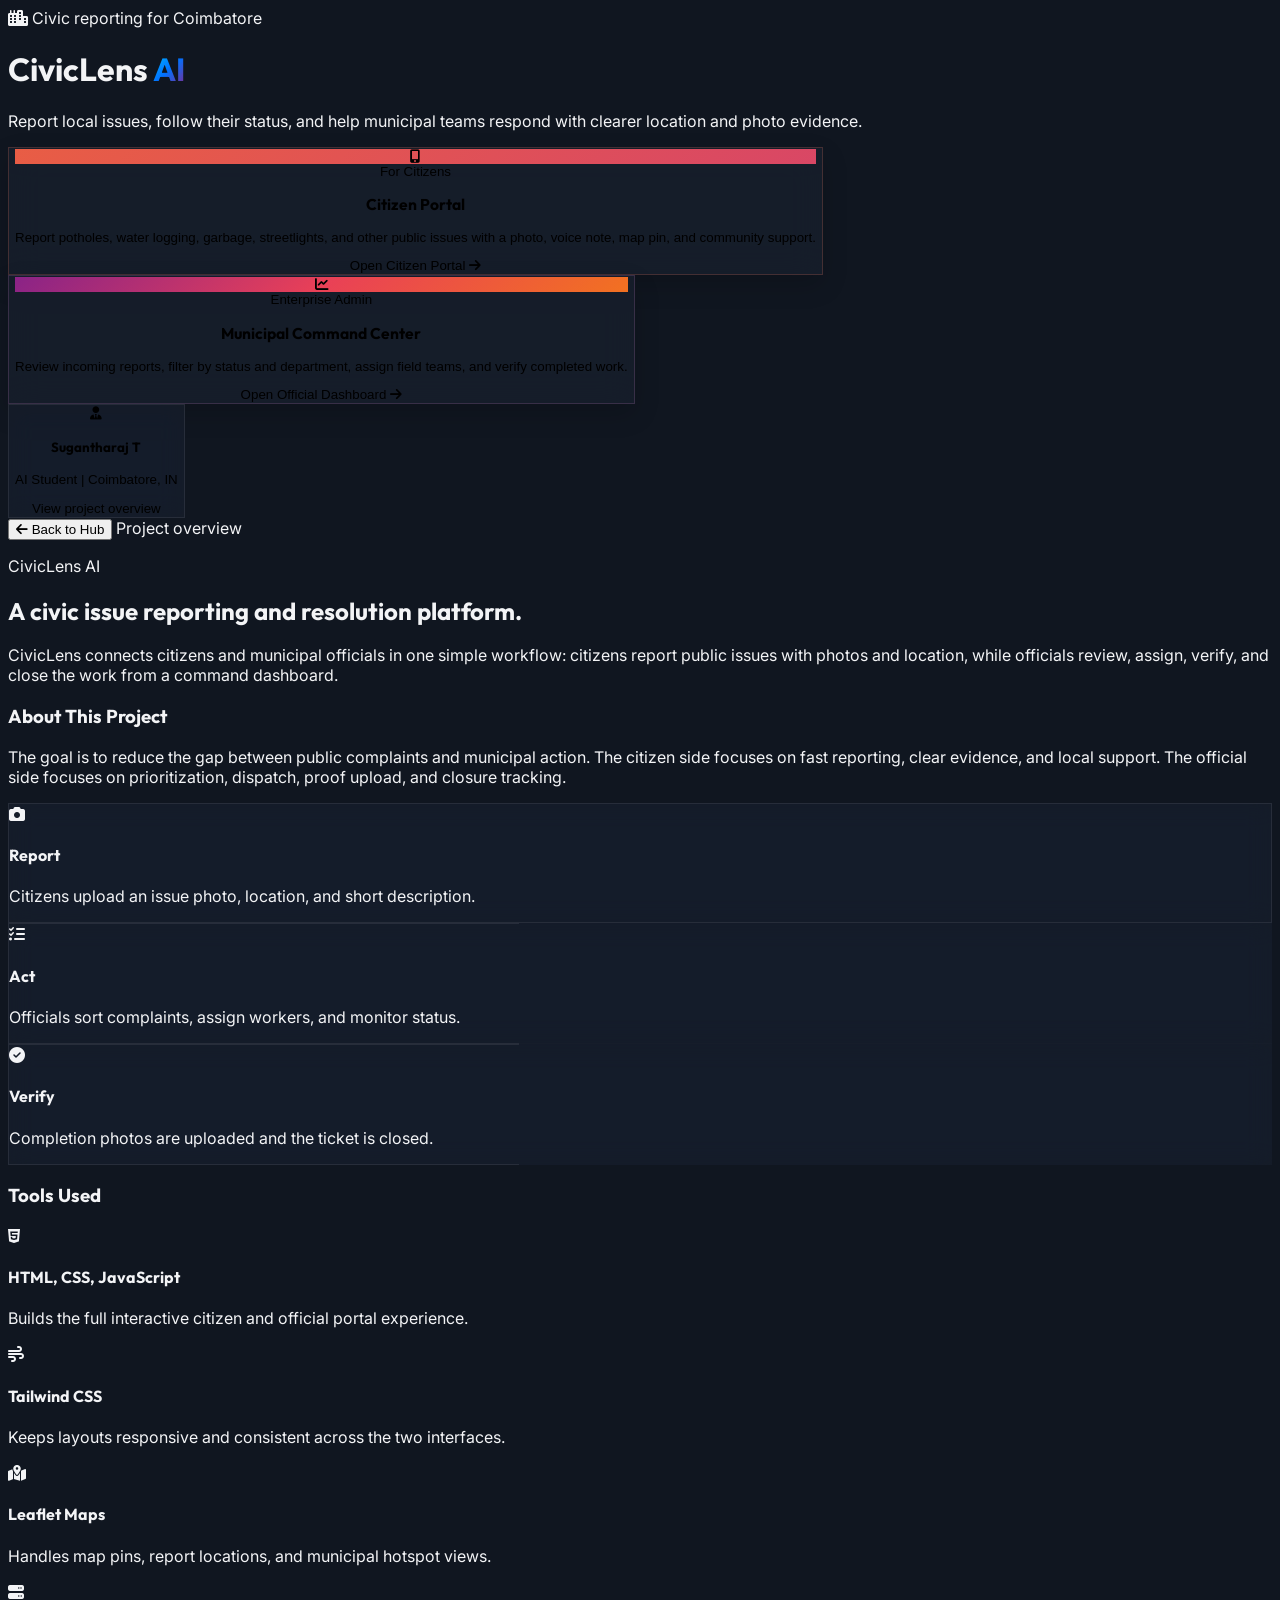
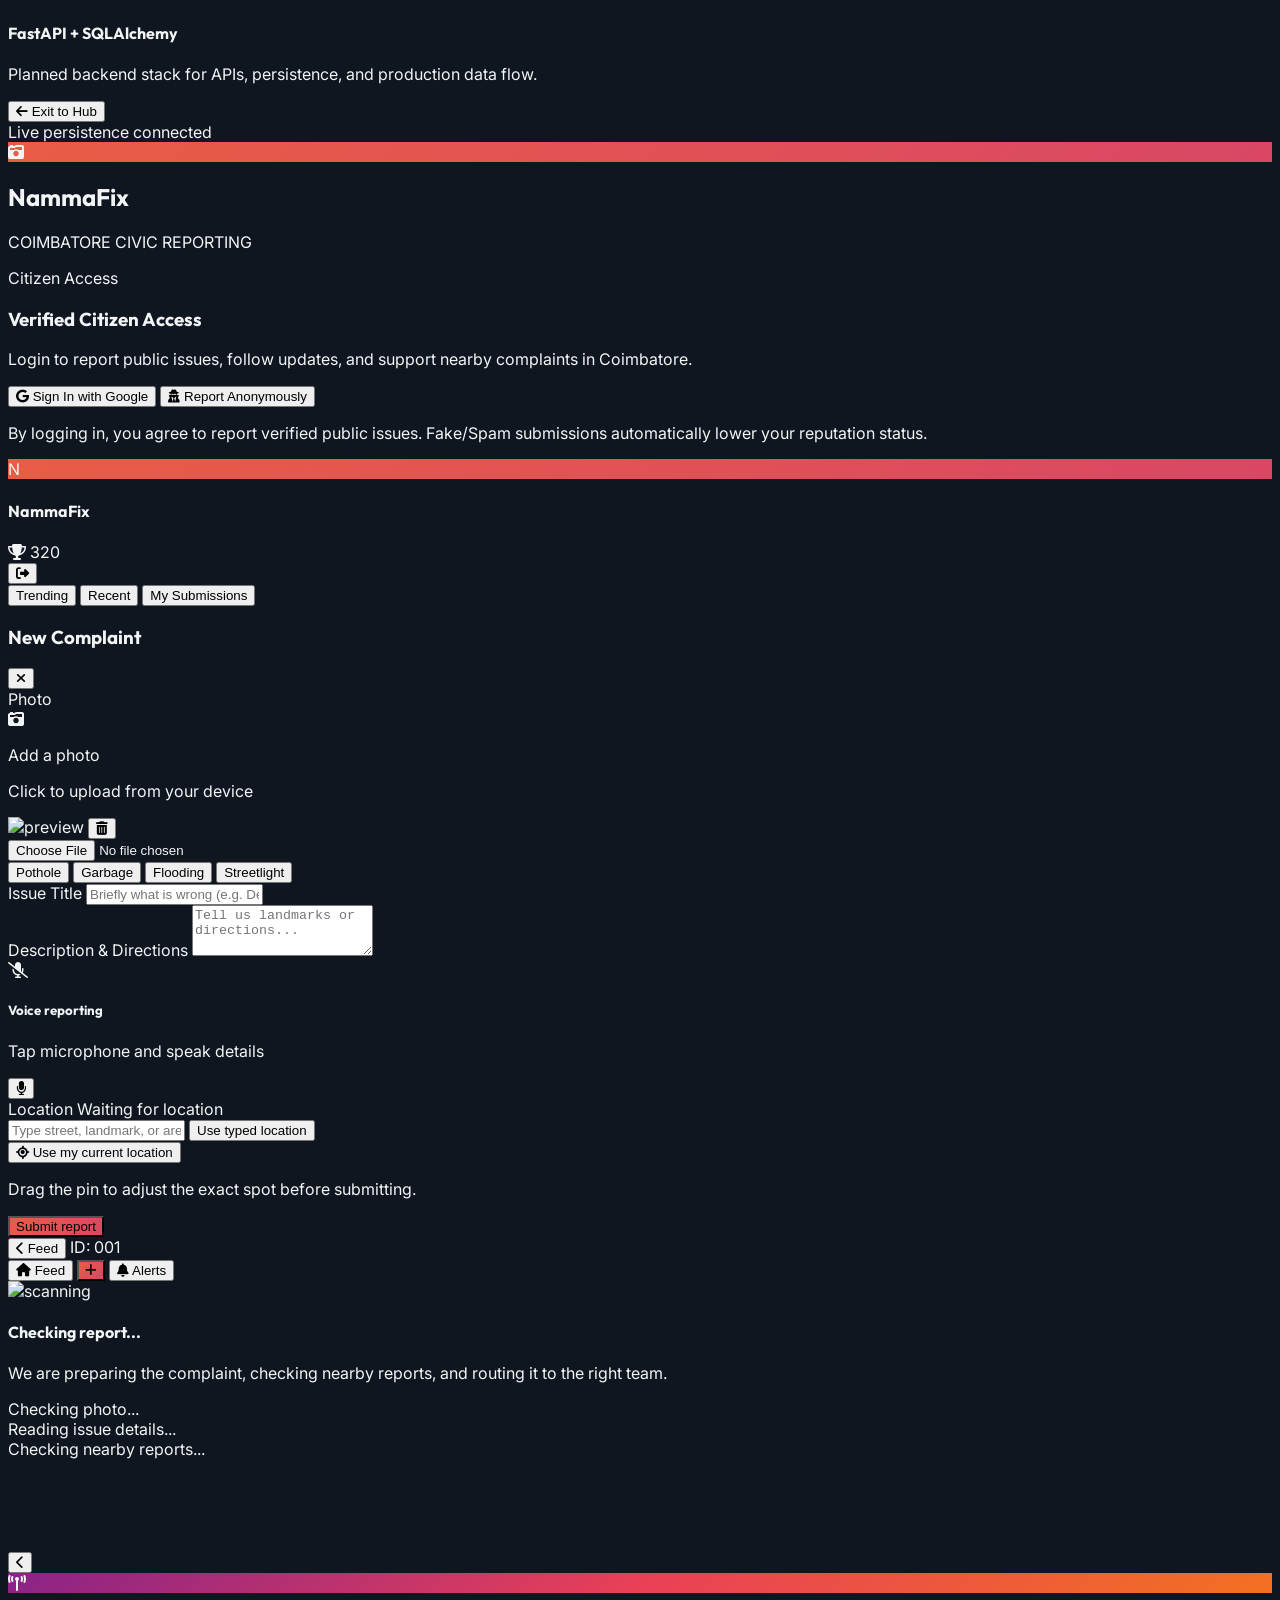
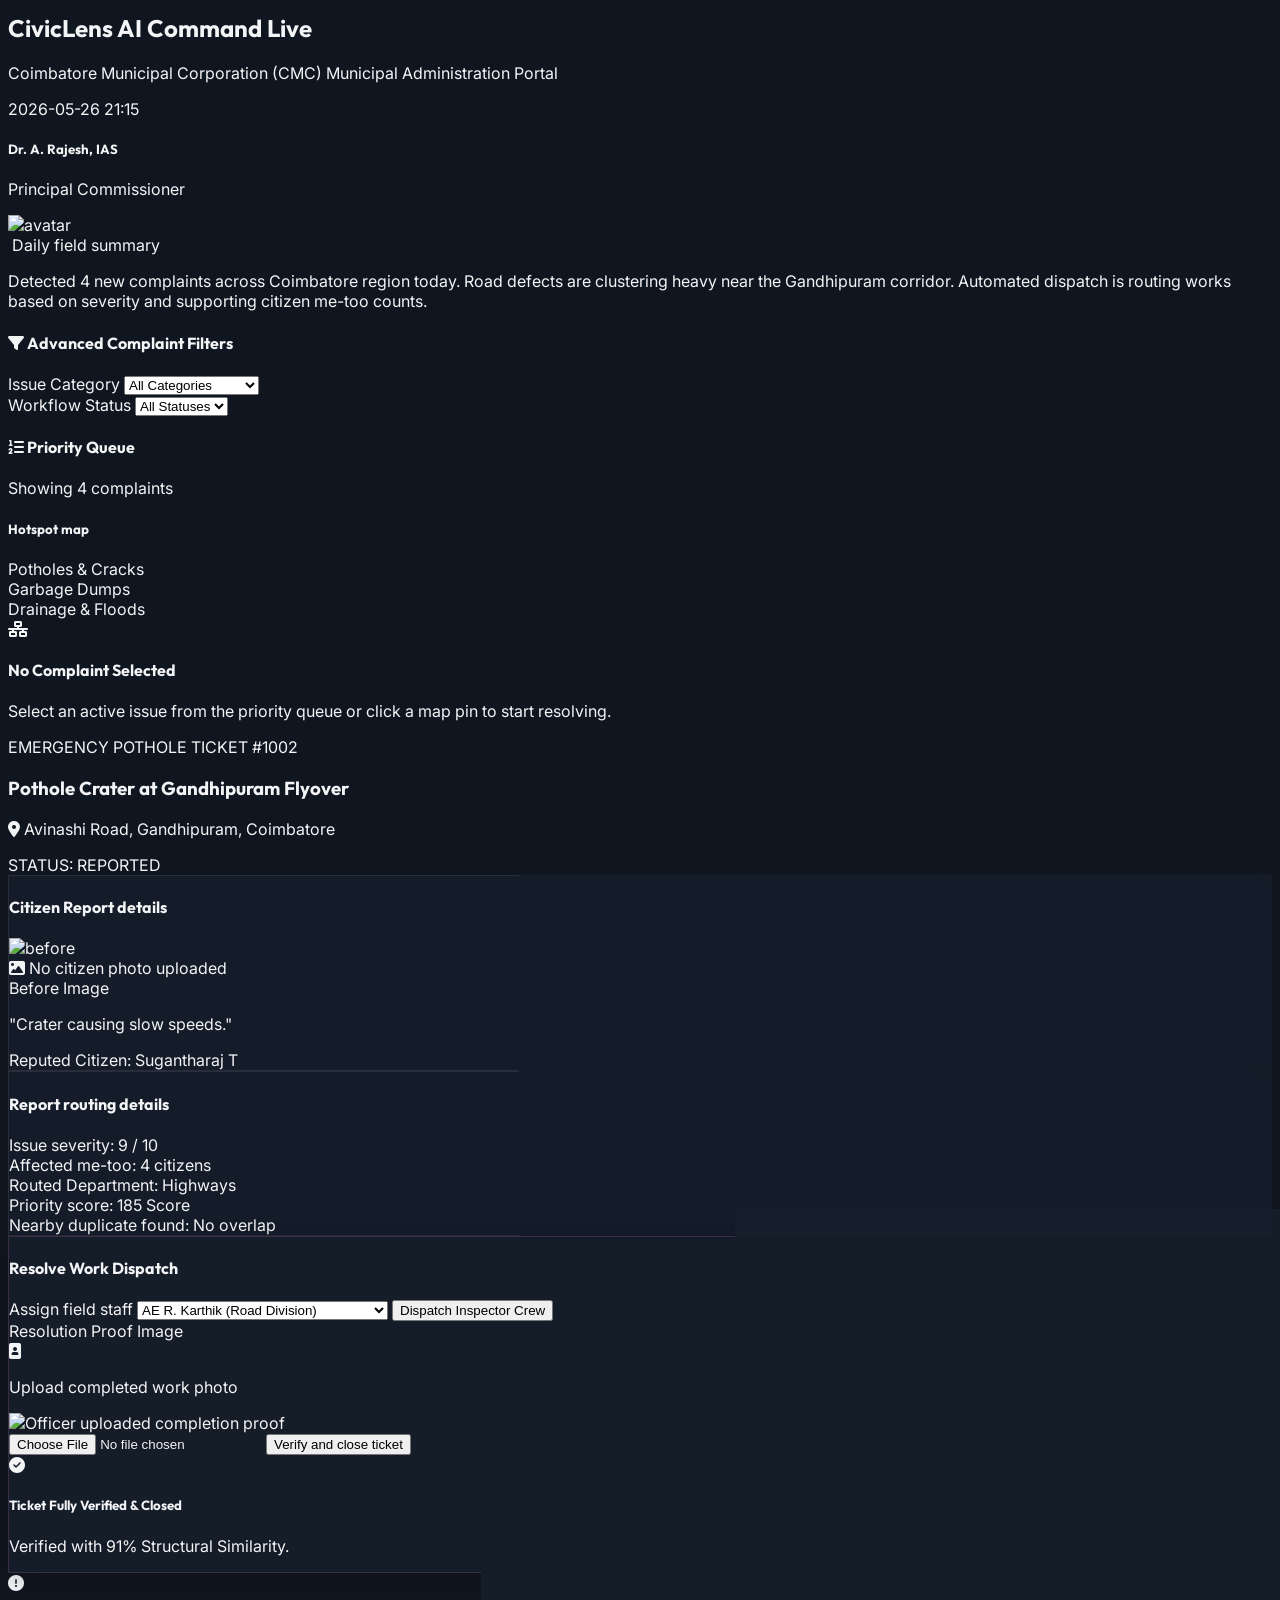
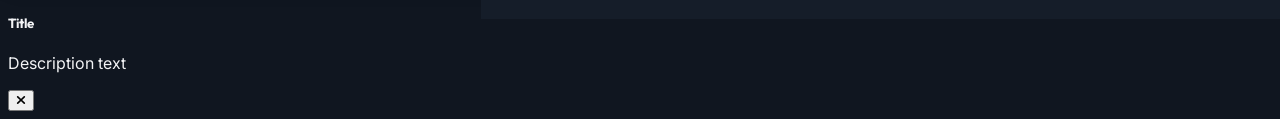
==== commit 30bf4129: "Update page title from 'CivicLens AI' to 'NammaOor Fix'" ====
--- a/index.html
+++ b/index.html
@@ -3,7 +3,7 @@
 <head>
   <meta charset="UTF-8">
   <meta name="viewport" content="width=device-width, initial-scale=1.0">
-  <title>CivicLens AI | Connected Civic Tech Platform</title>
+  <title>NammaOor Fix | Connected Civic Tech Platform</title>
   
   <!-- Tailwind CSS -->
   <script src="https://cdn.tailwindcss.com"></script>
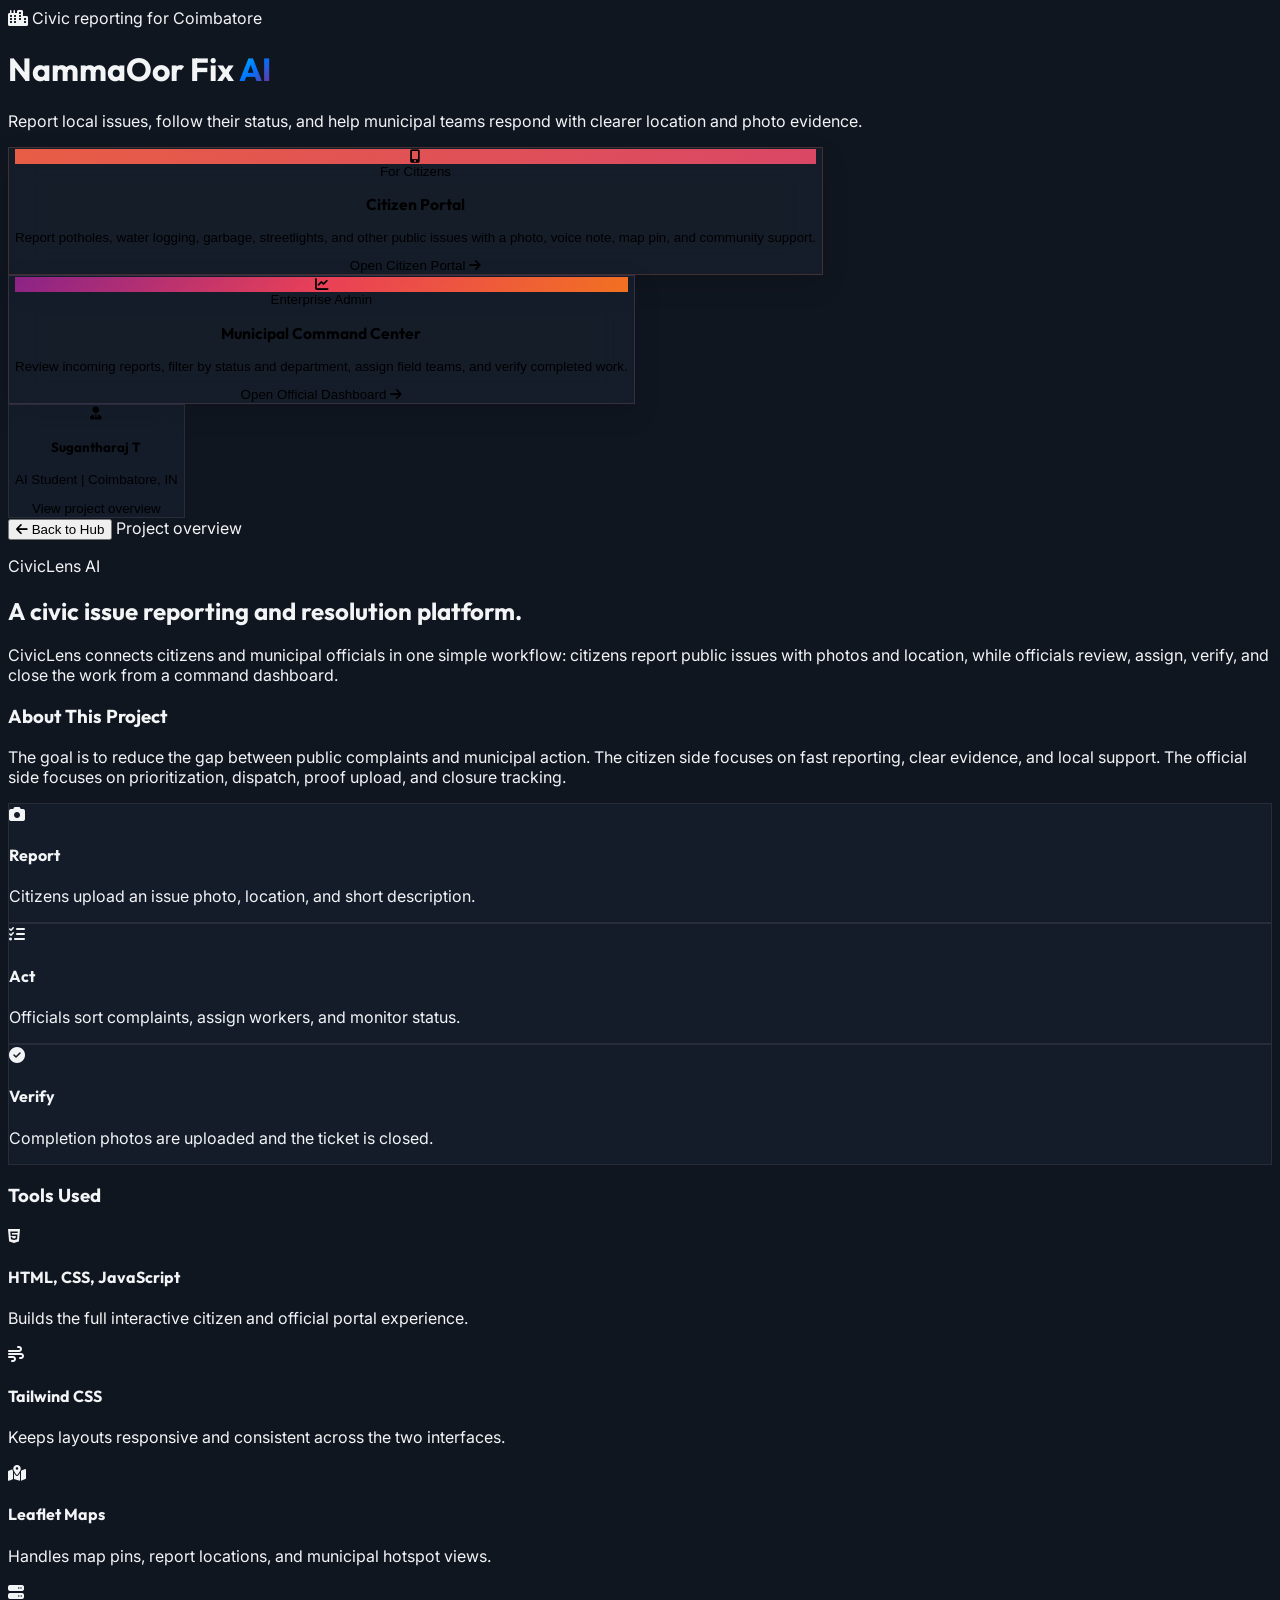
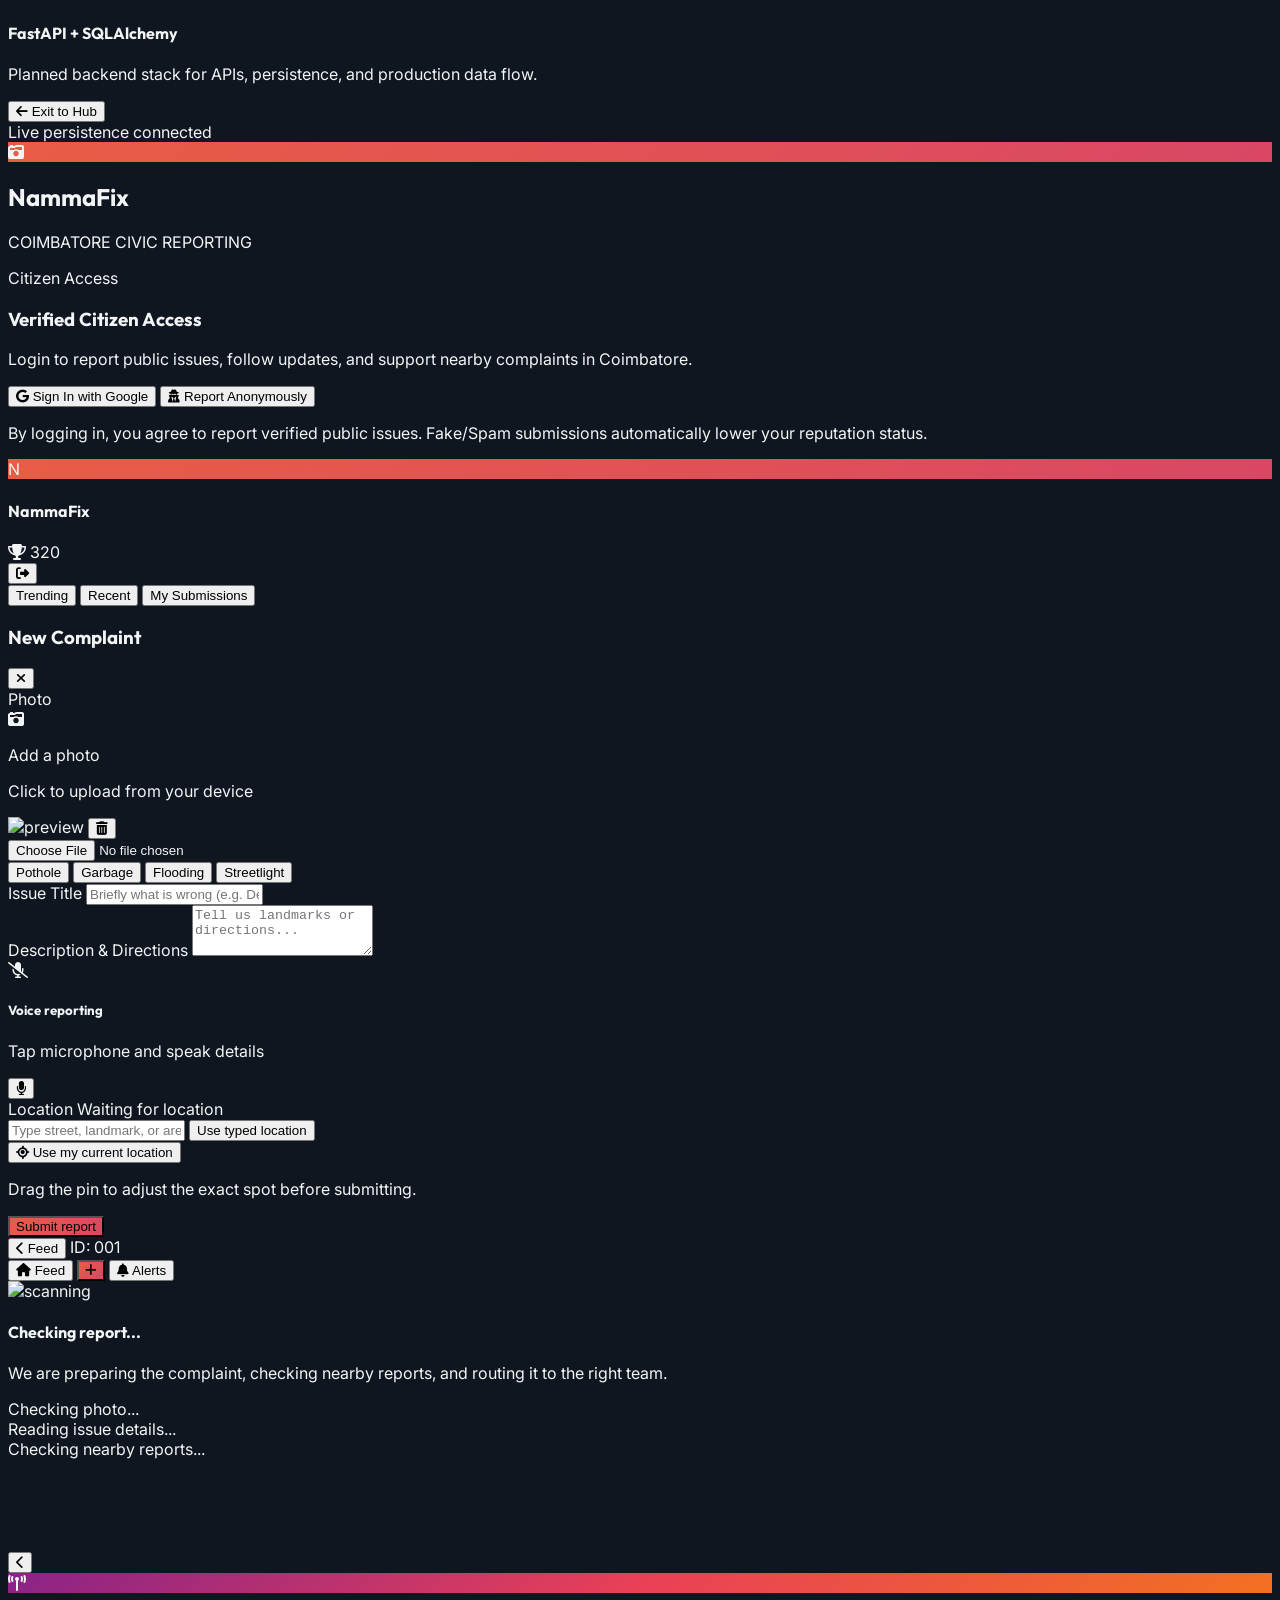
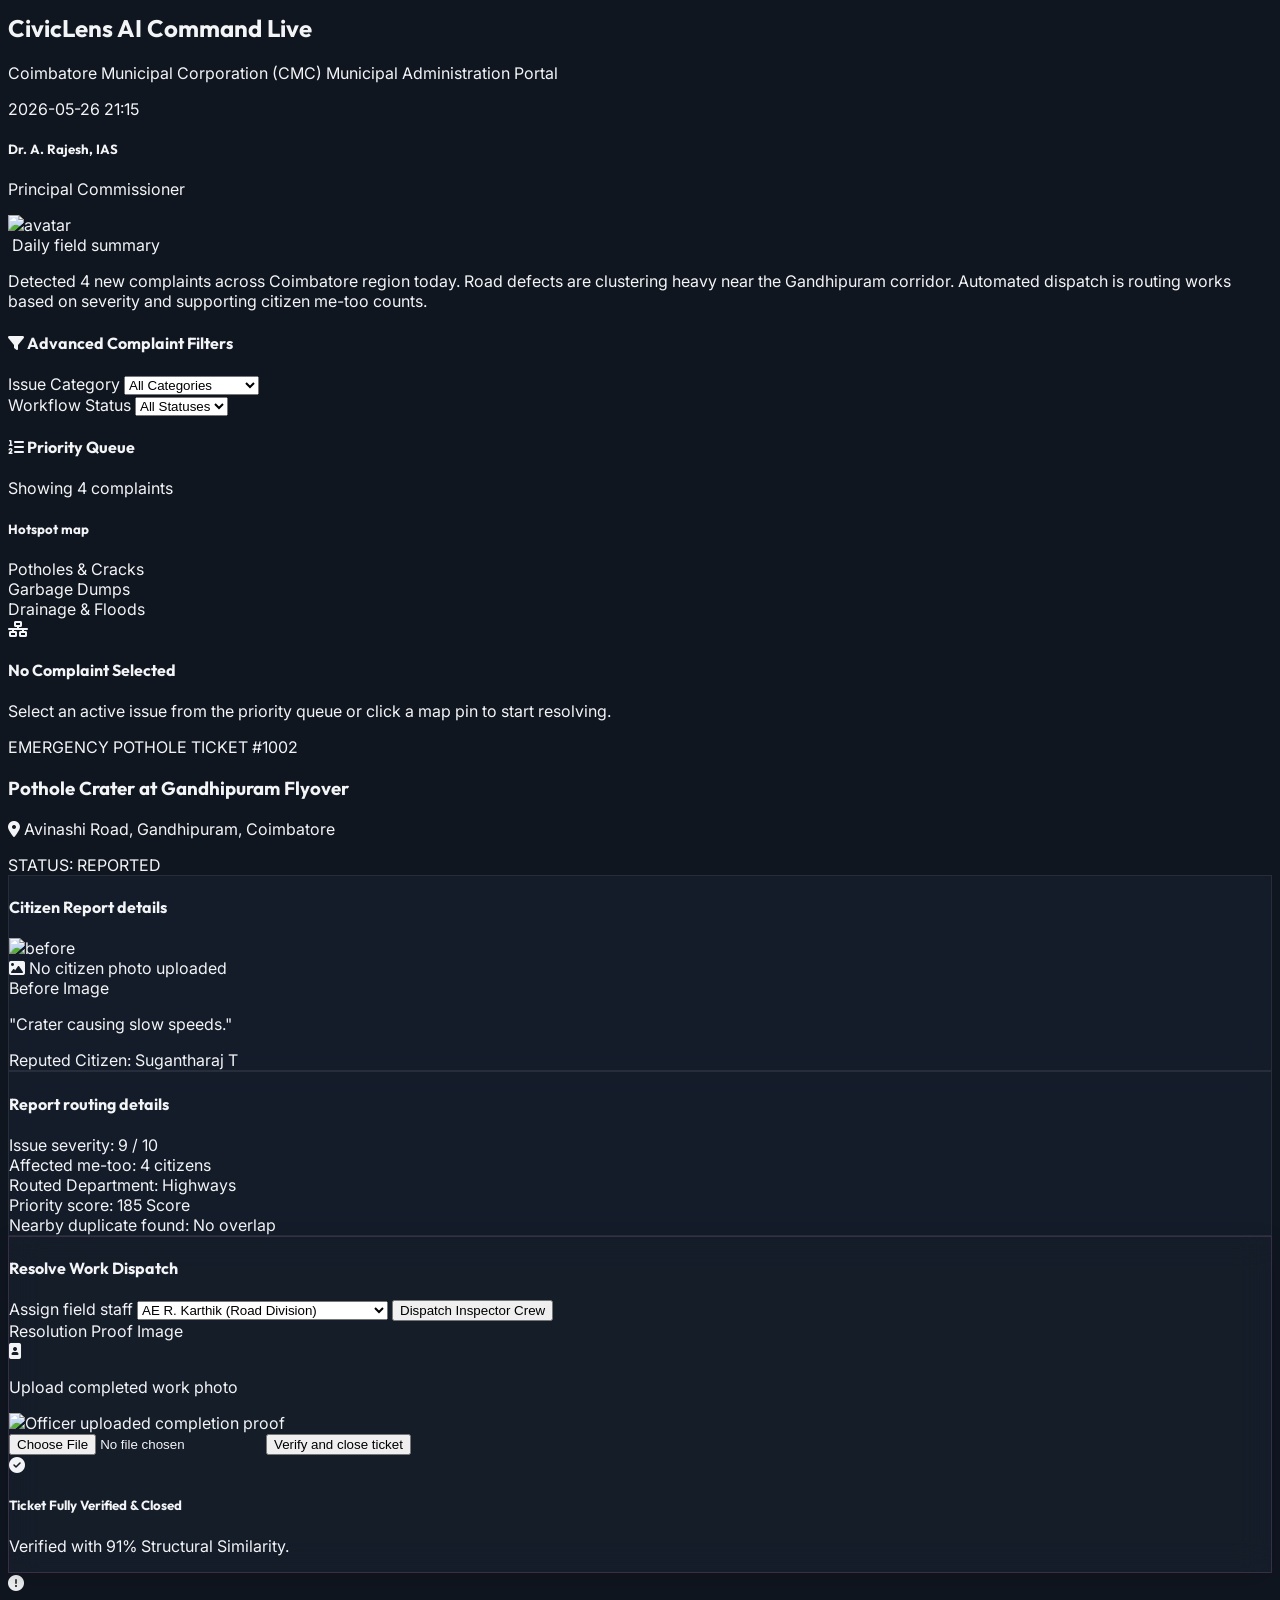
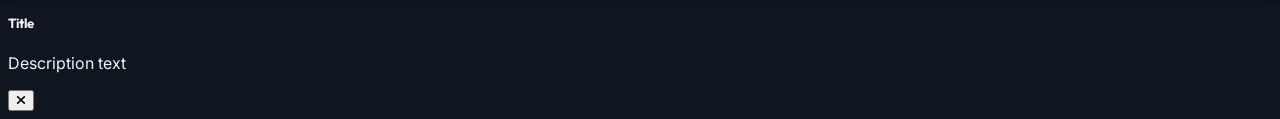
==== commit 38252202: "Rename CivicLens to NammaOor Fix in index.html" ====
--- a/index.html
+++ b/index.html
@@ -46,7 +46,7 @@
           <i class="fa-solid fa-city mr-1.5"></i> Civic reporting for Coimbatore
         </span>
         <h1 class="text-5xl md:text-7xl font-extrabold tracking-tight mb-4 mt-2">
-          CivicLens <span class="text-cyber-gradient">AI</span>
+          NammaOor Fix <span class="text-cyber-gradient">AI</span>
         </h1>
         <p class="text-lg md:text-xl text-gray-400 max-w-2xl mx-auto font-light leading-relaxed">
           Report local issues, follow their status, and help municipal teams respond with clearer location and photo evidence.
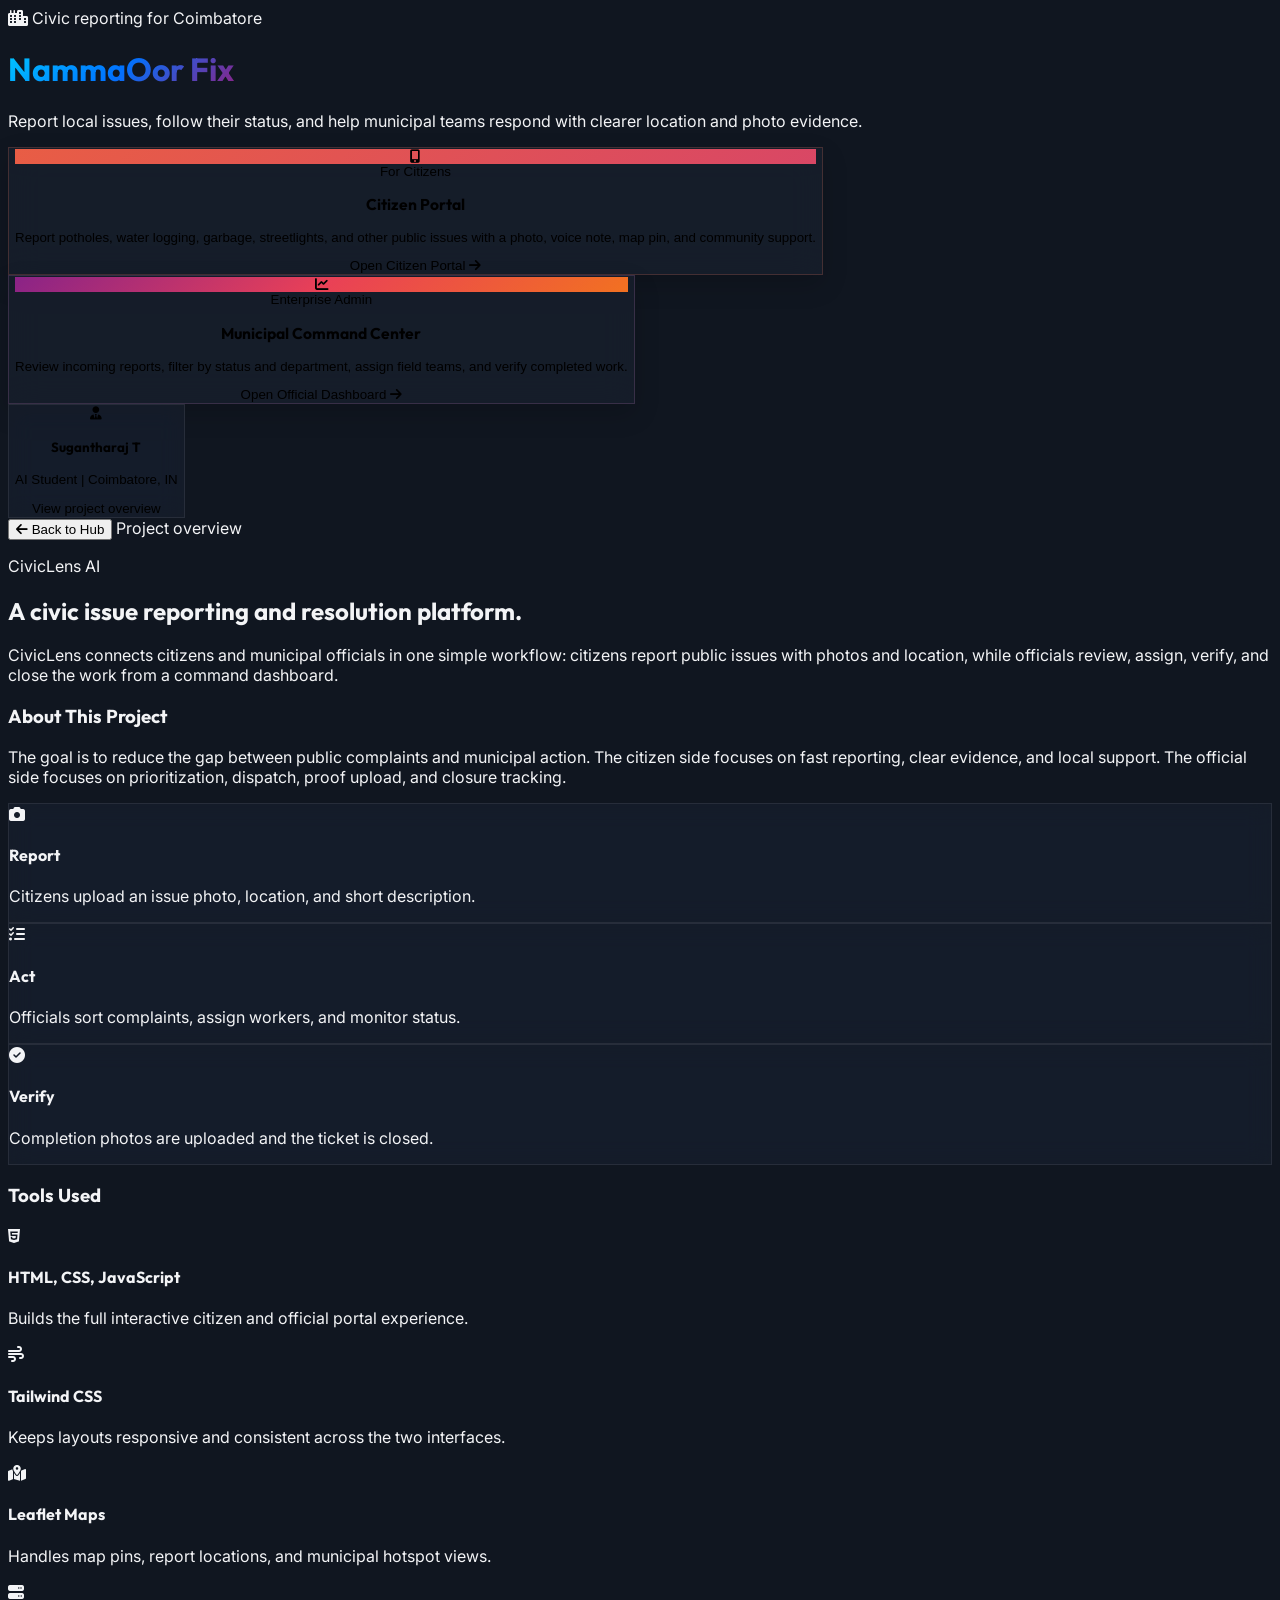
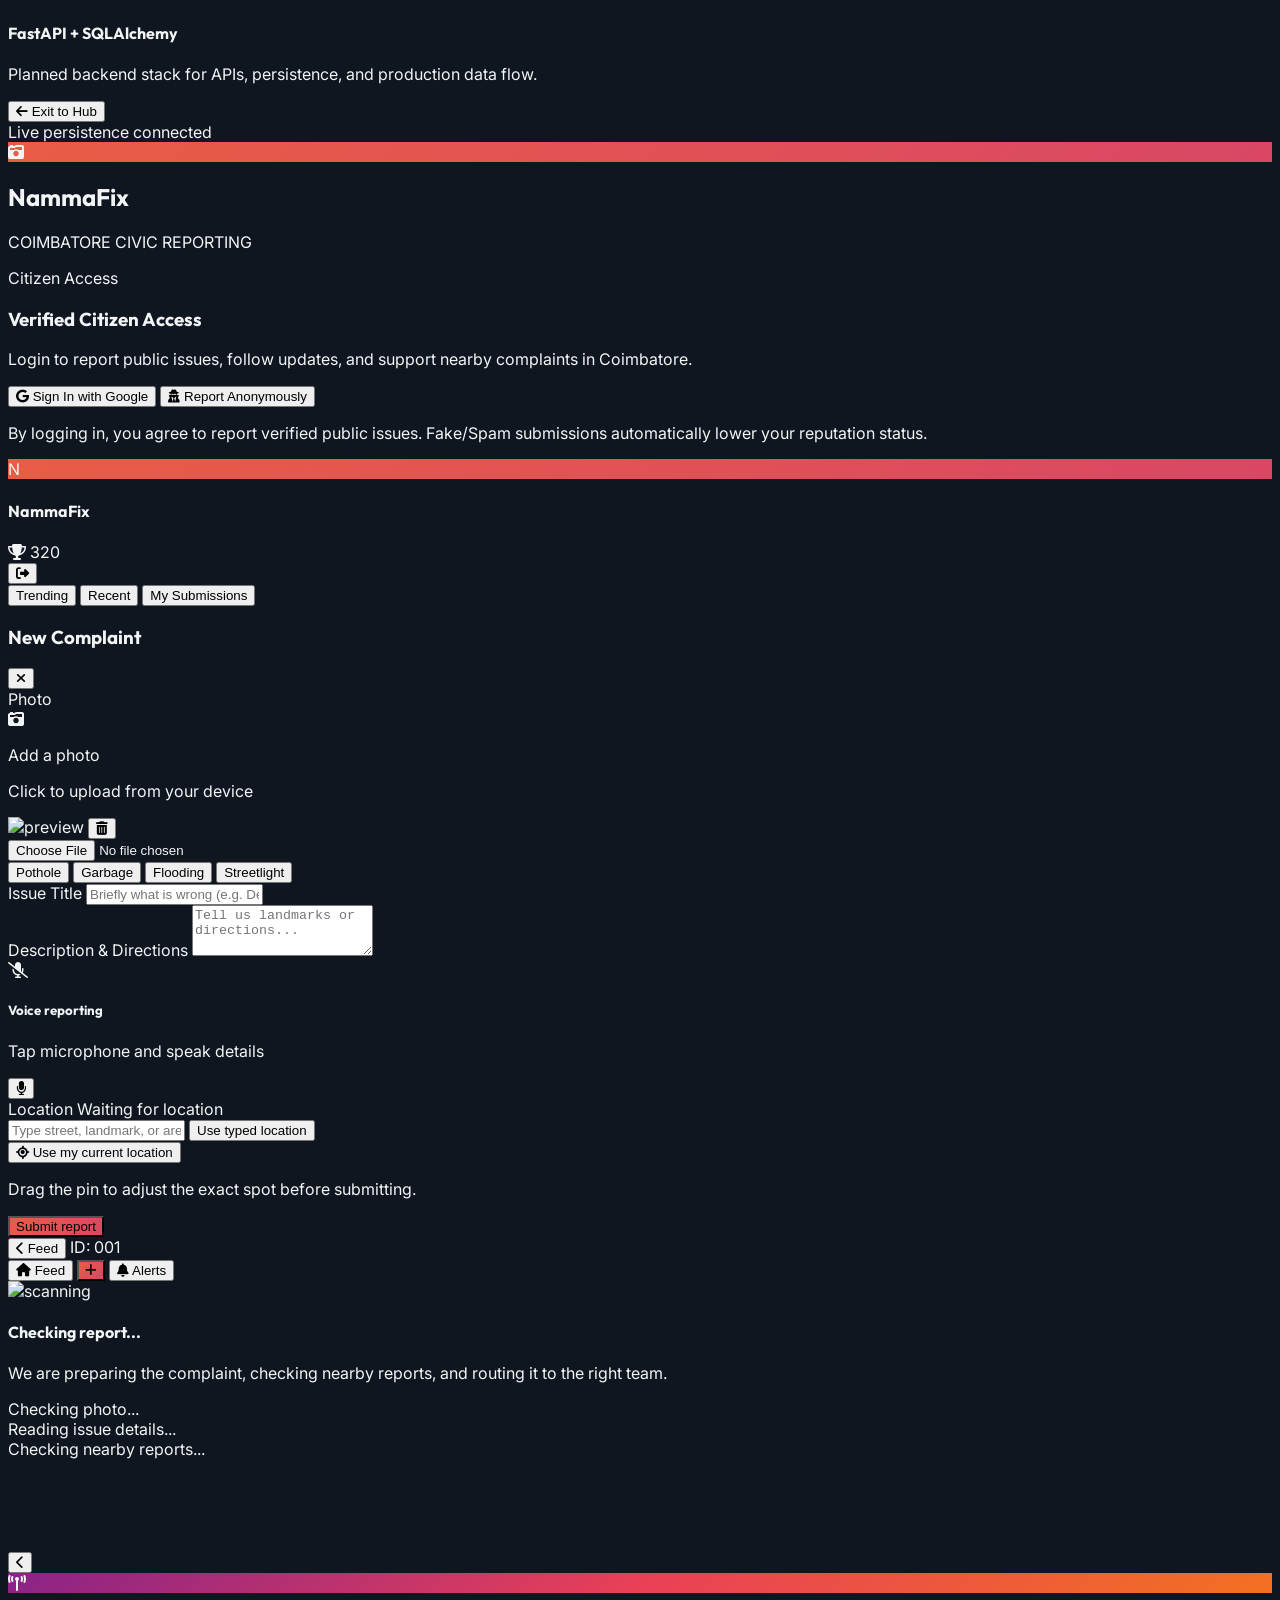
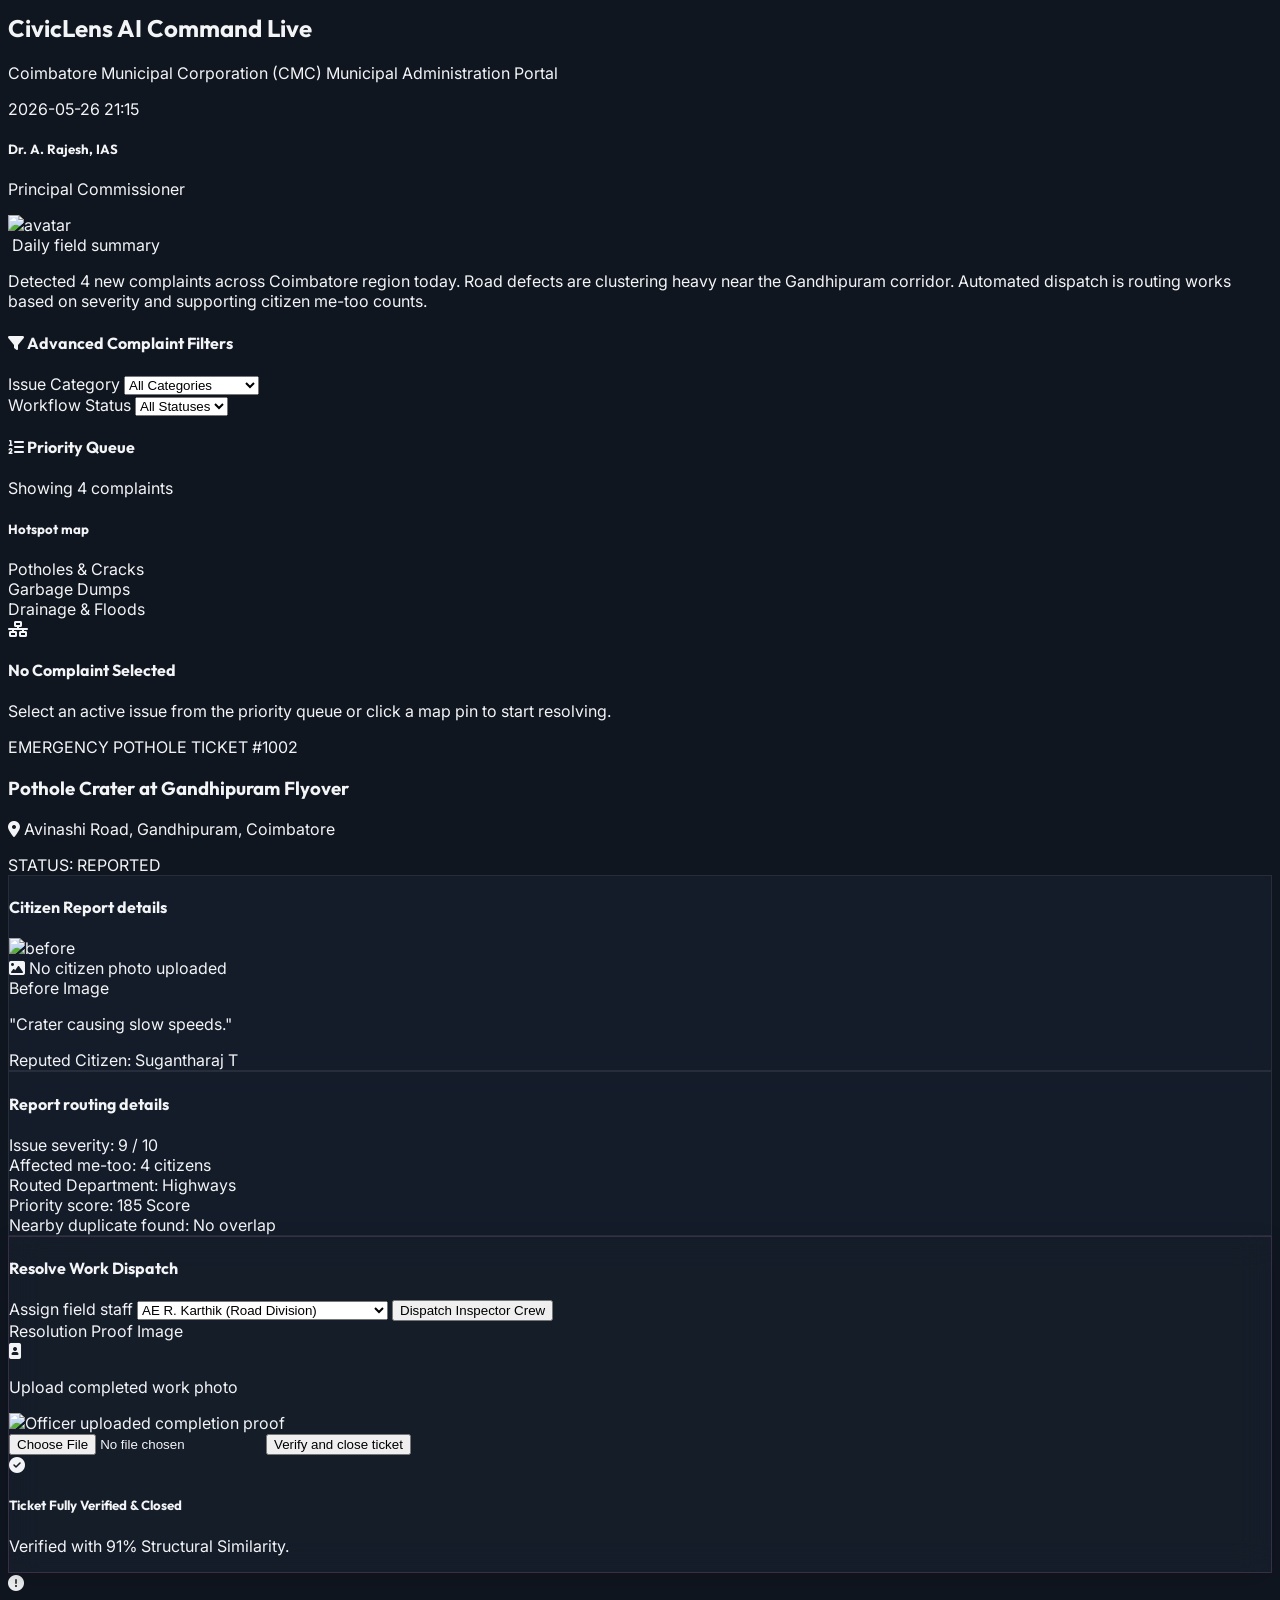
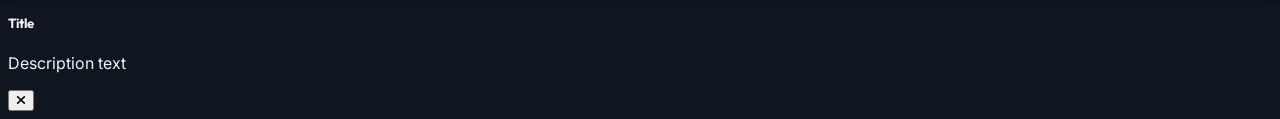
==== commit 5158e527: "Fix heading text formatting in index.html" ====
--- a/index.html
+++ b/index.html
@@ -46,7 +46,7 @@
           <i class="fa-solid fa-city mr-1.5"></i> Civic reporting for Coimbatore
         </span>
         <h1 class="text-5xl md:text-7xl font-extrabold tracking-tight mb-4 mt-2">
-          NammaOor Fix <span class="text-cyber-gradient">AI</span>
+           <span class="text-cyber-gradient"> NammaOor Fix </span>
         </h1>
         <p class="text-lg md:text-xl text-gray-400 max-w-2xl mx-auto font-light leading-relaxed">
           Report local issues, follow their status, and help municipal teams respond with clearer location and photo evidence.
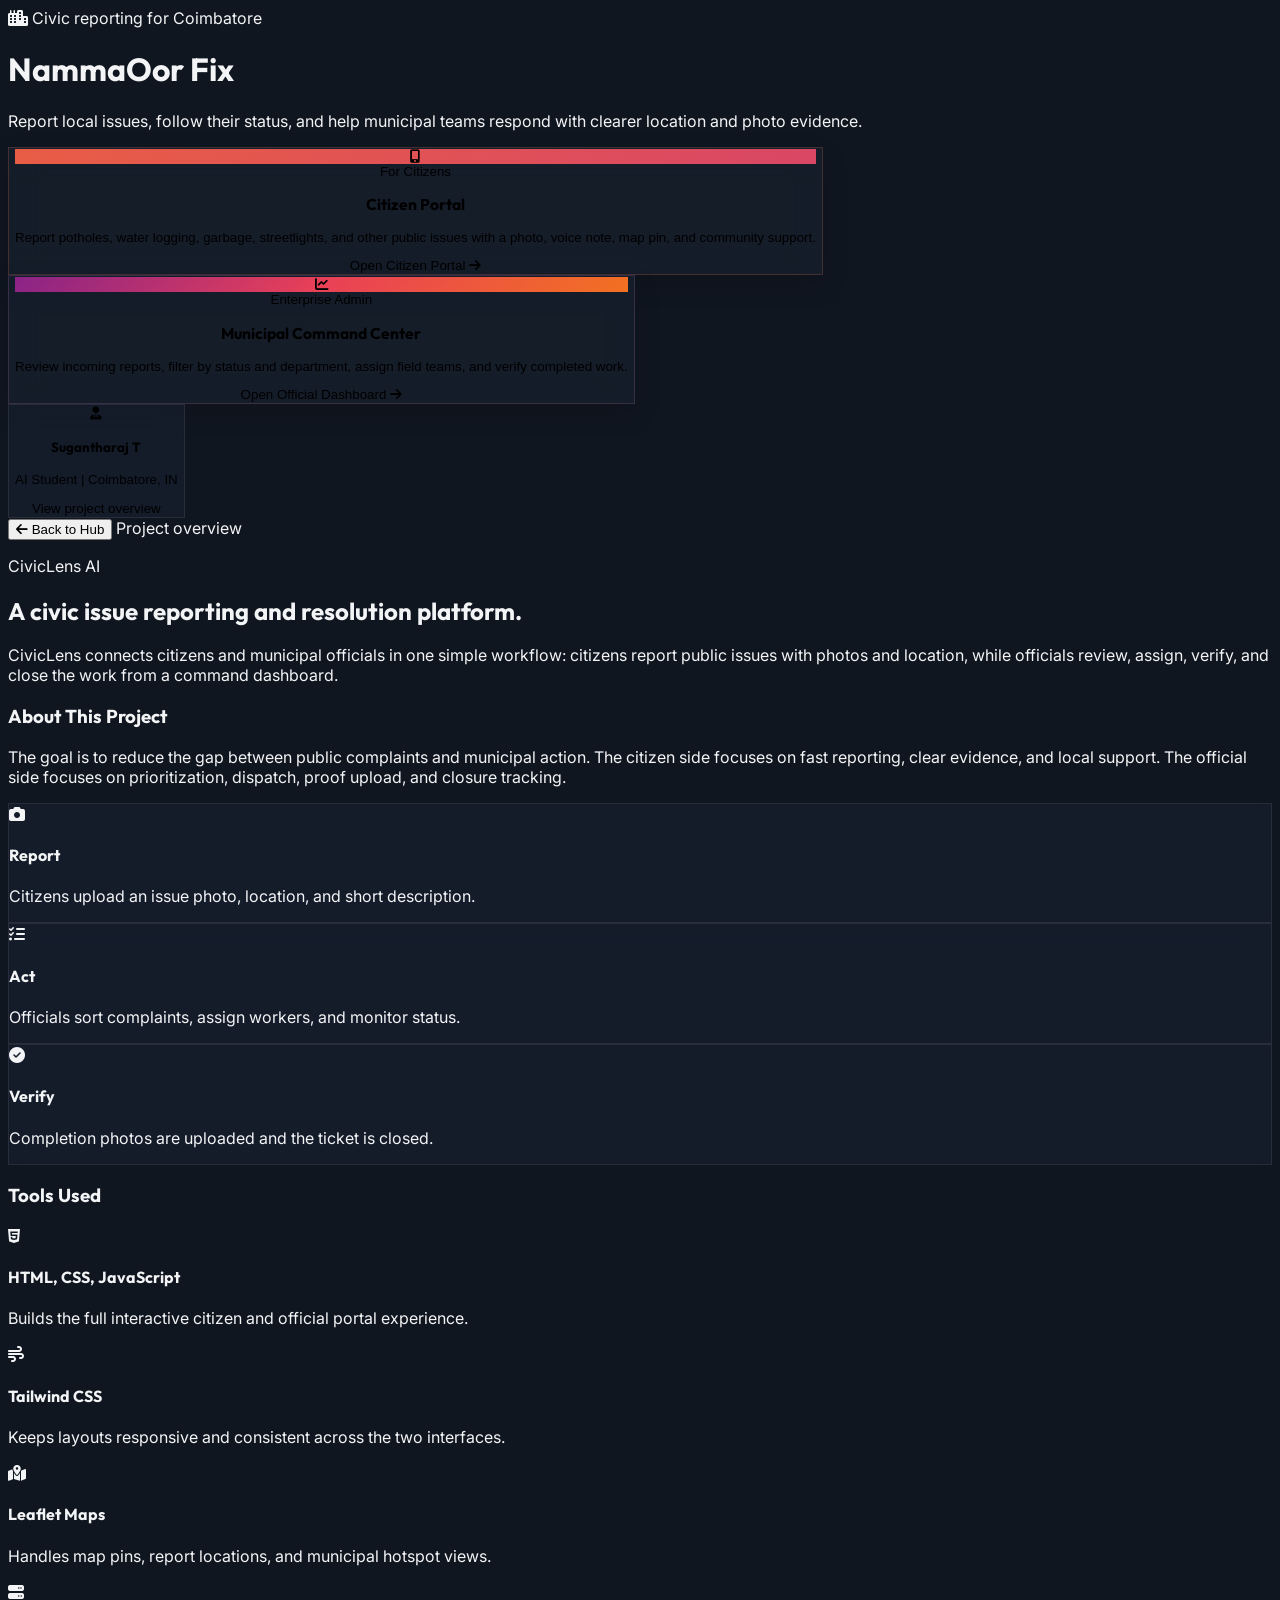
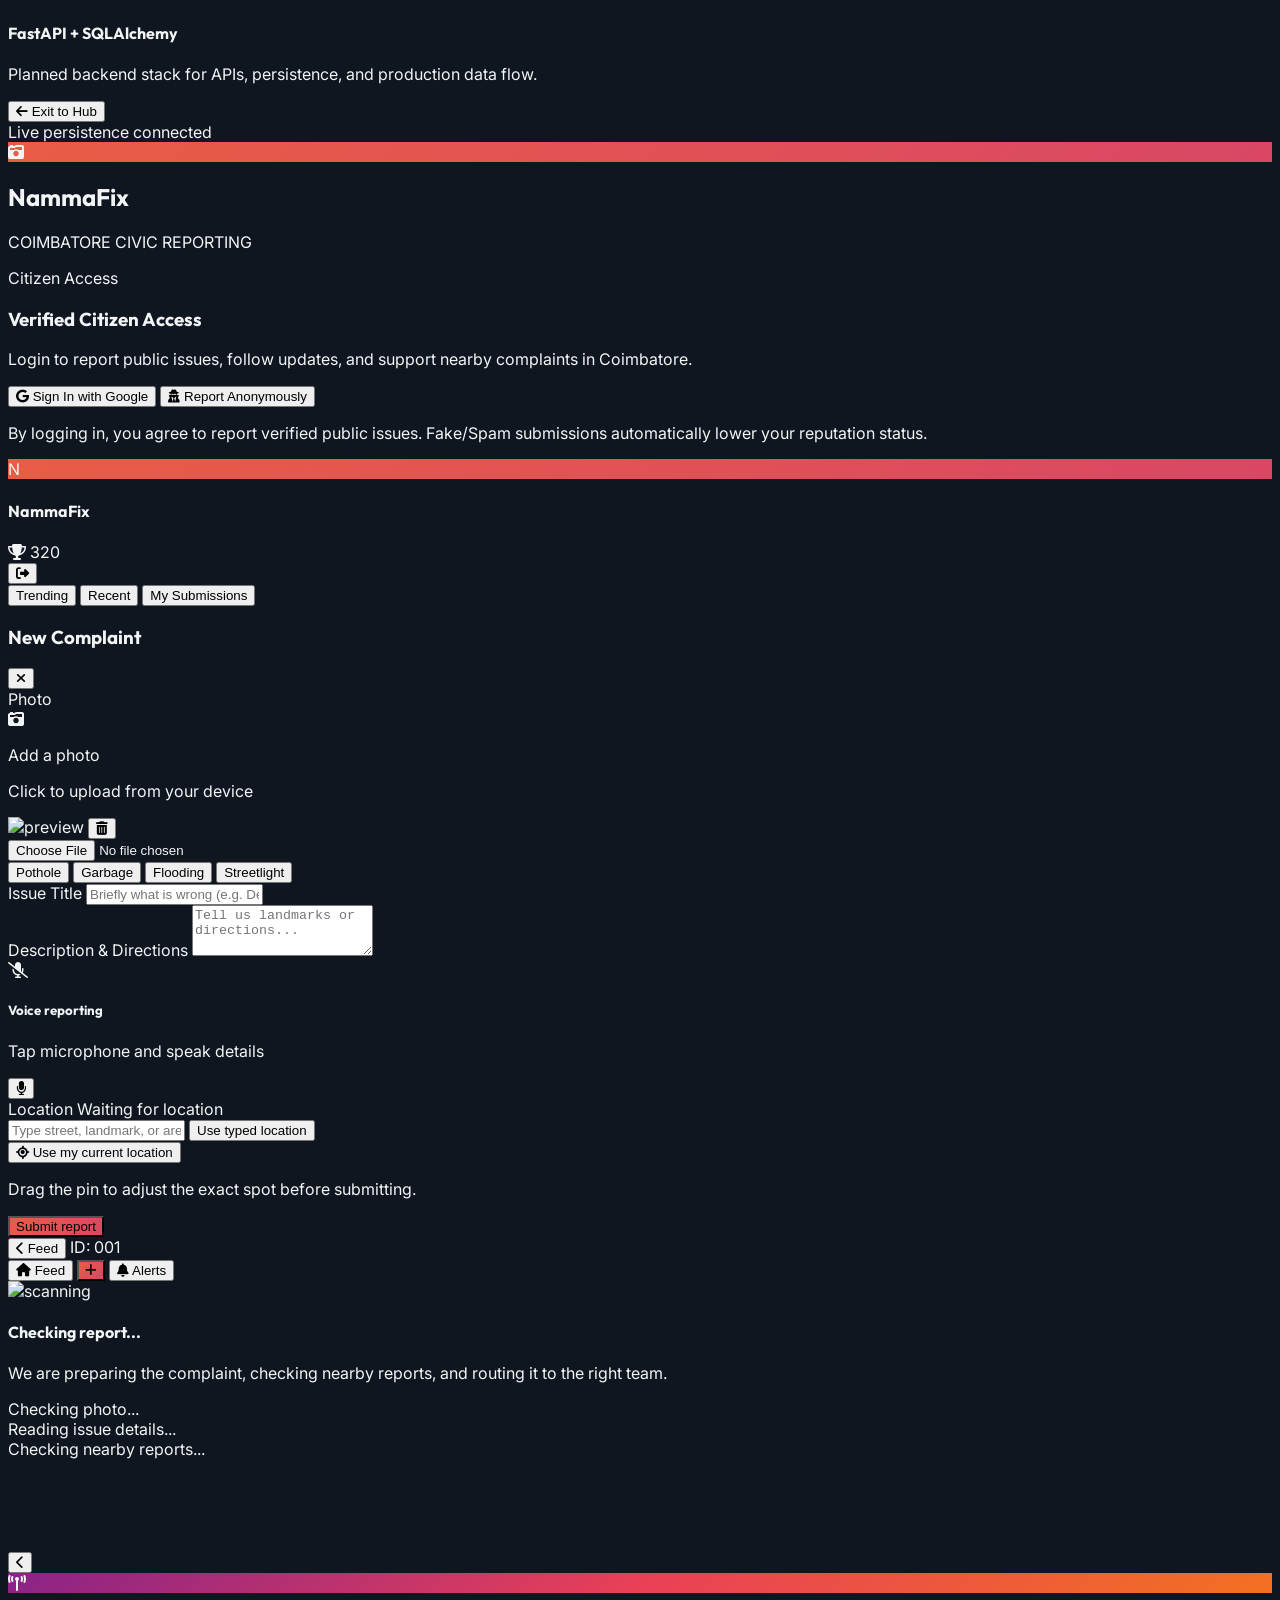
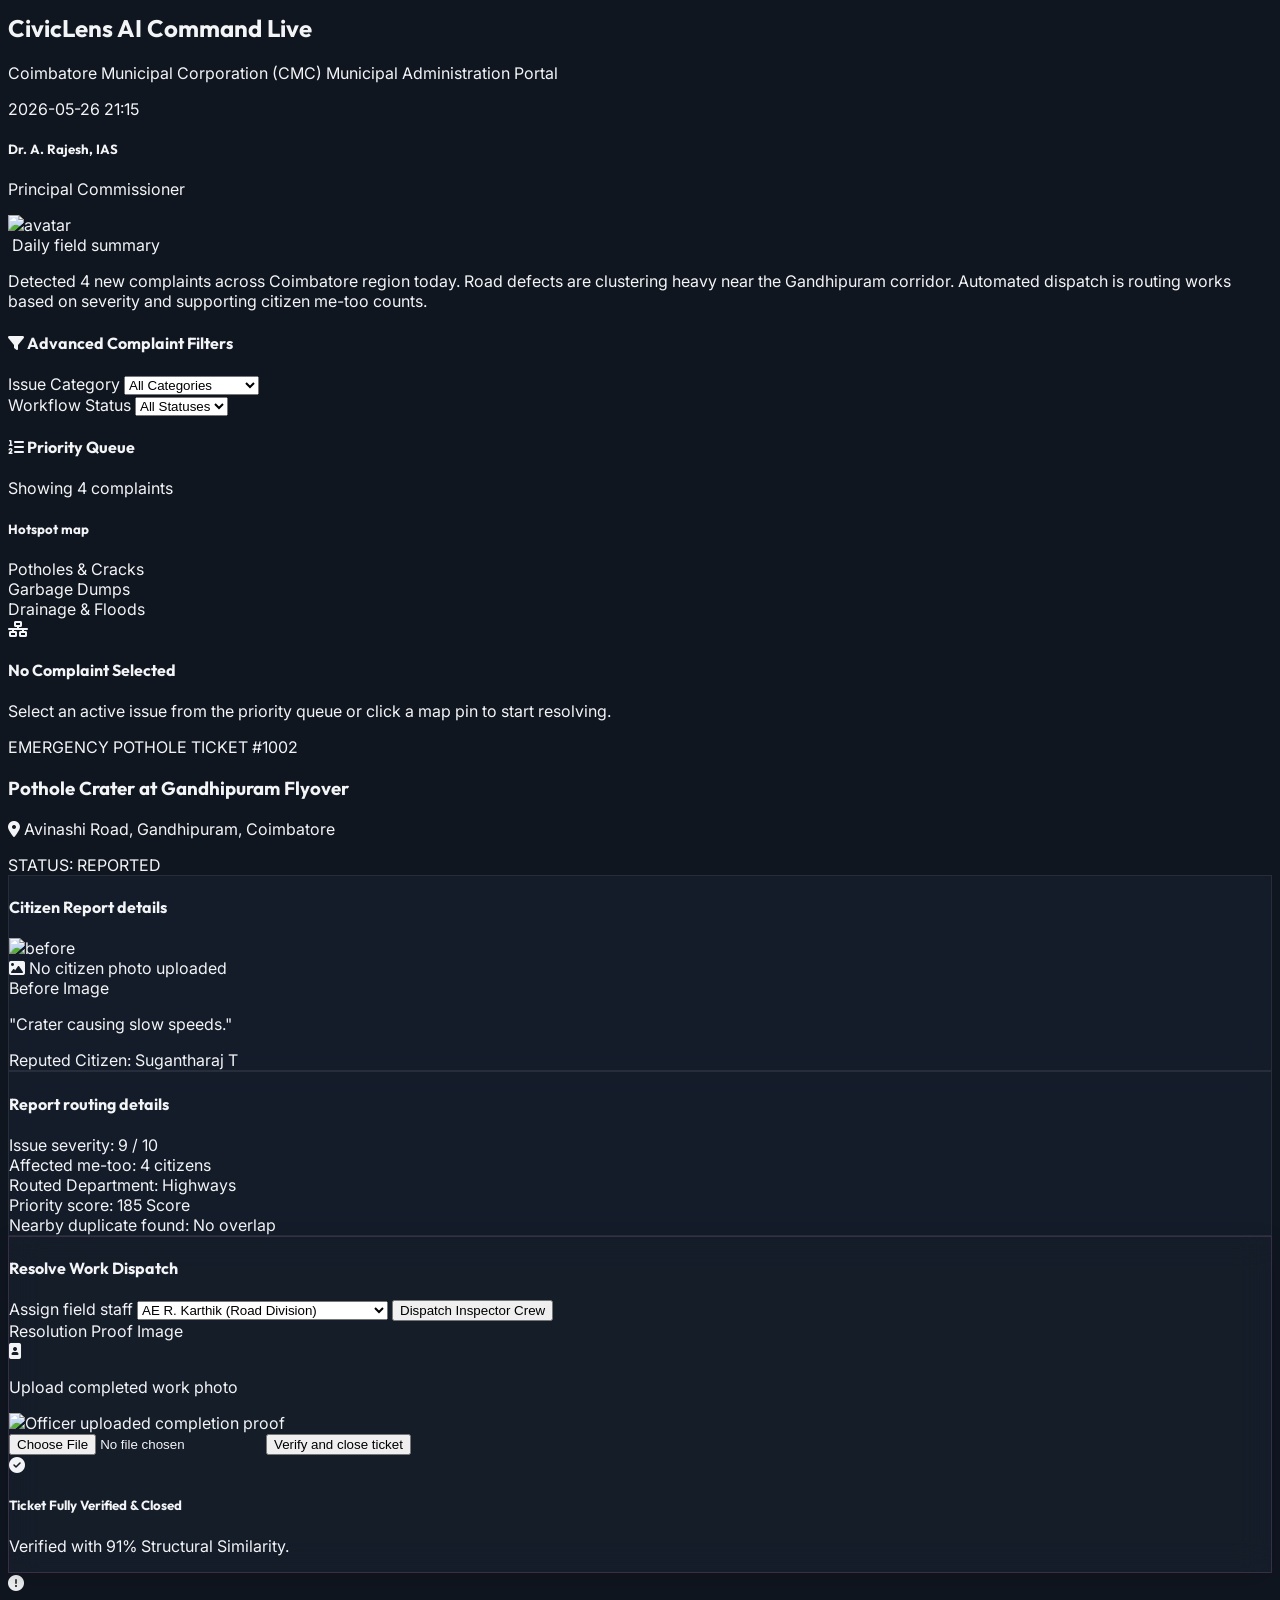
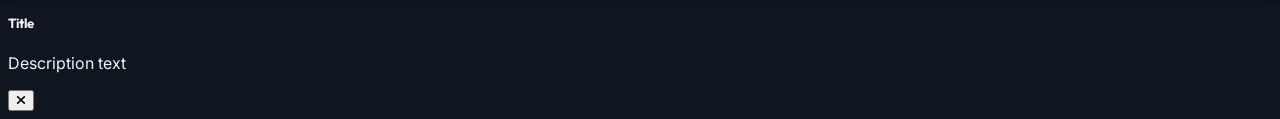
==== commit f32d790d: "Simplify heading by removing unnecessary span tag Removed the HTML span tag around 'NammaOor Fix' fo" ====
--- a/index.html
+++ b/index.html
@@ -46,7 +46,7 @@
           <i class="fa-solid fa-city mr-1.5"></i> Civic reporting for Coimbatore
         </span>
         <h1 class="text-5xl md:text-7xl font-extrabold tracking-tight mb-4 mt-2">
-           <span class="text-cyber-gradient"> NammaOor Fix </span>
+           NammaOor Fix 
         </h1>
         <p class="text-lg md:text-xl text-gray-400 max-w-2xl mx-auto font-light leading-relaxed">
           Report local issues, follow their status, and help municipal teams respond with clearer location and photo evidence.
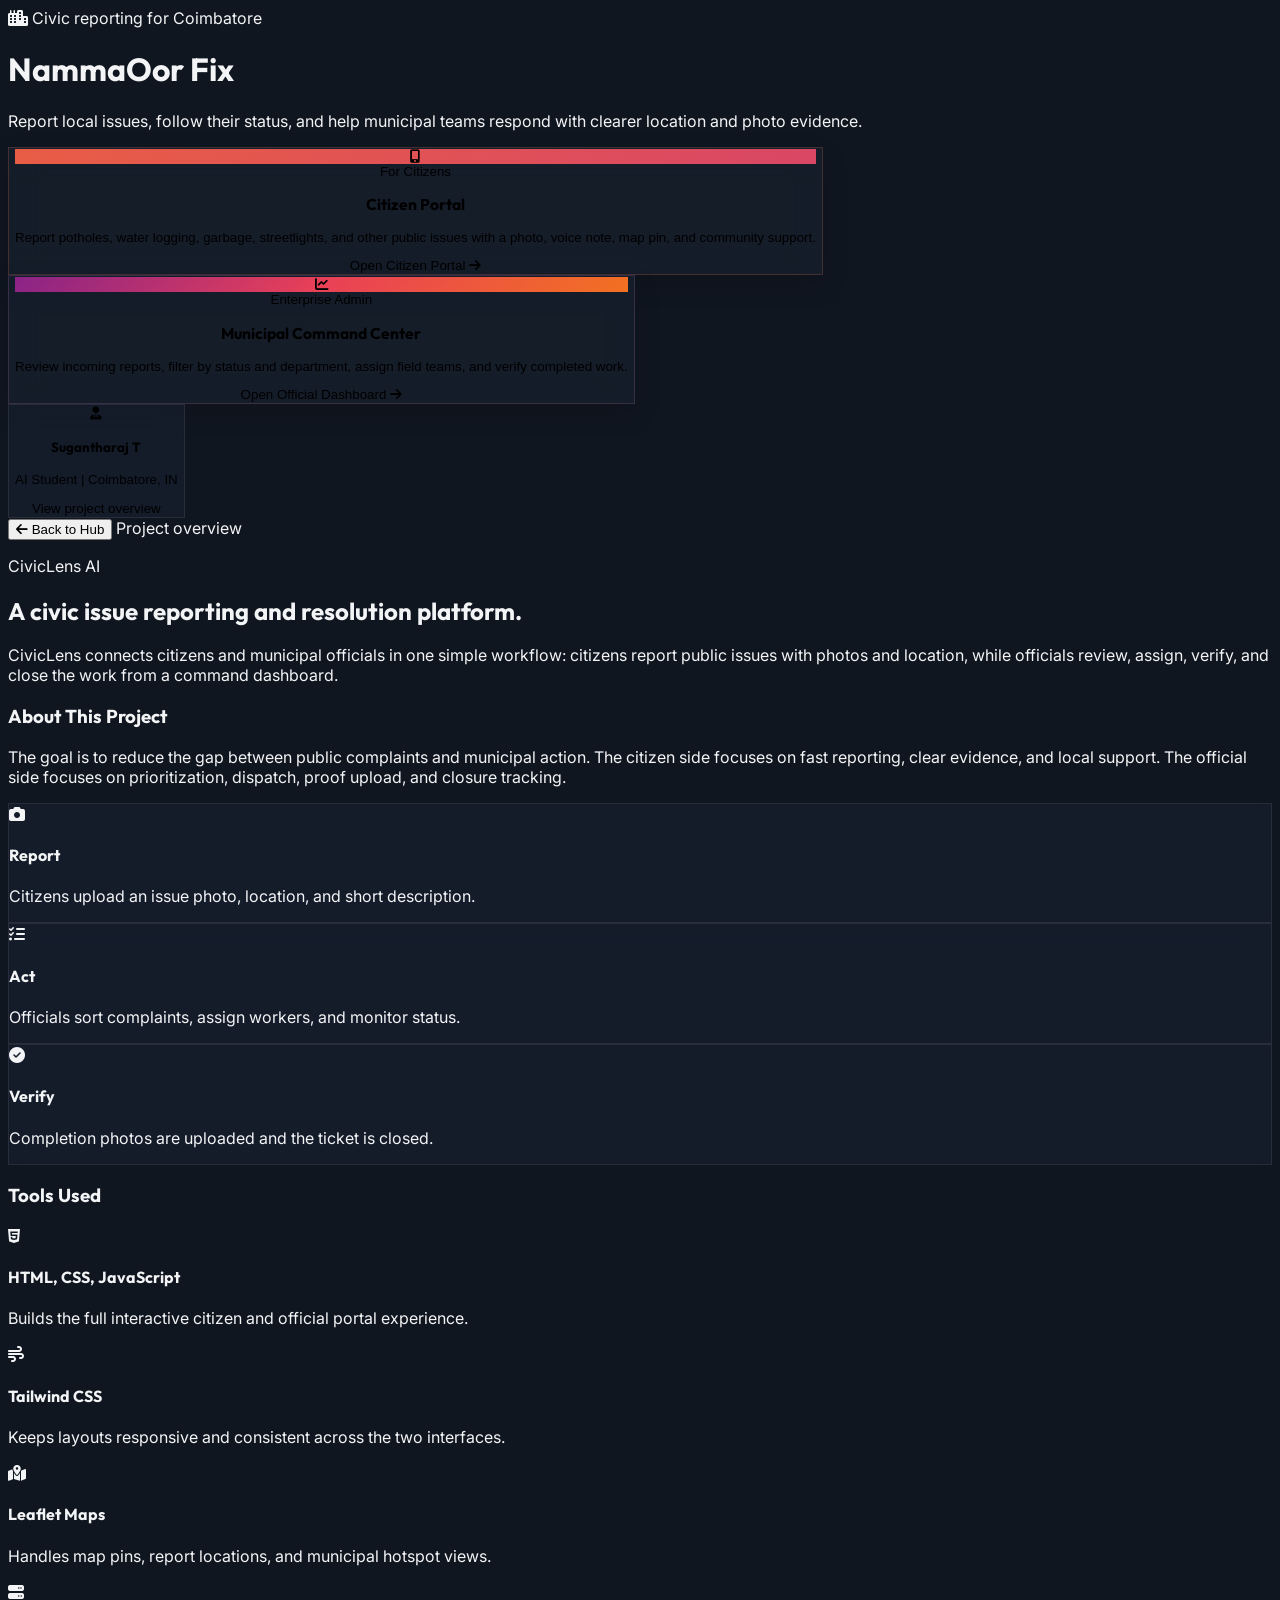
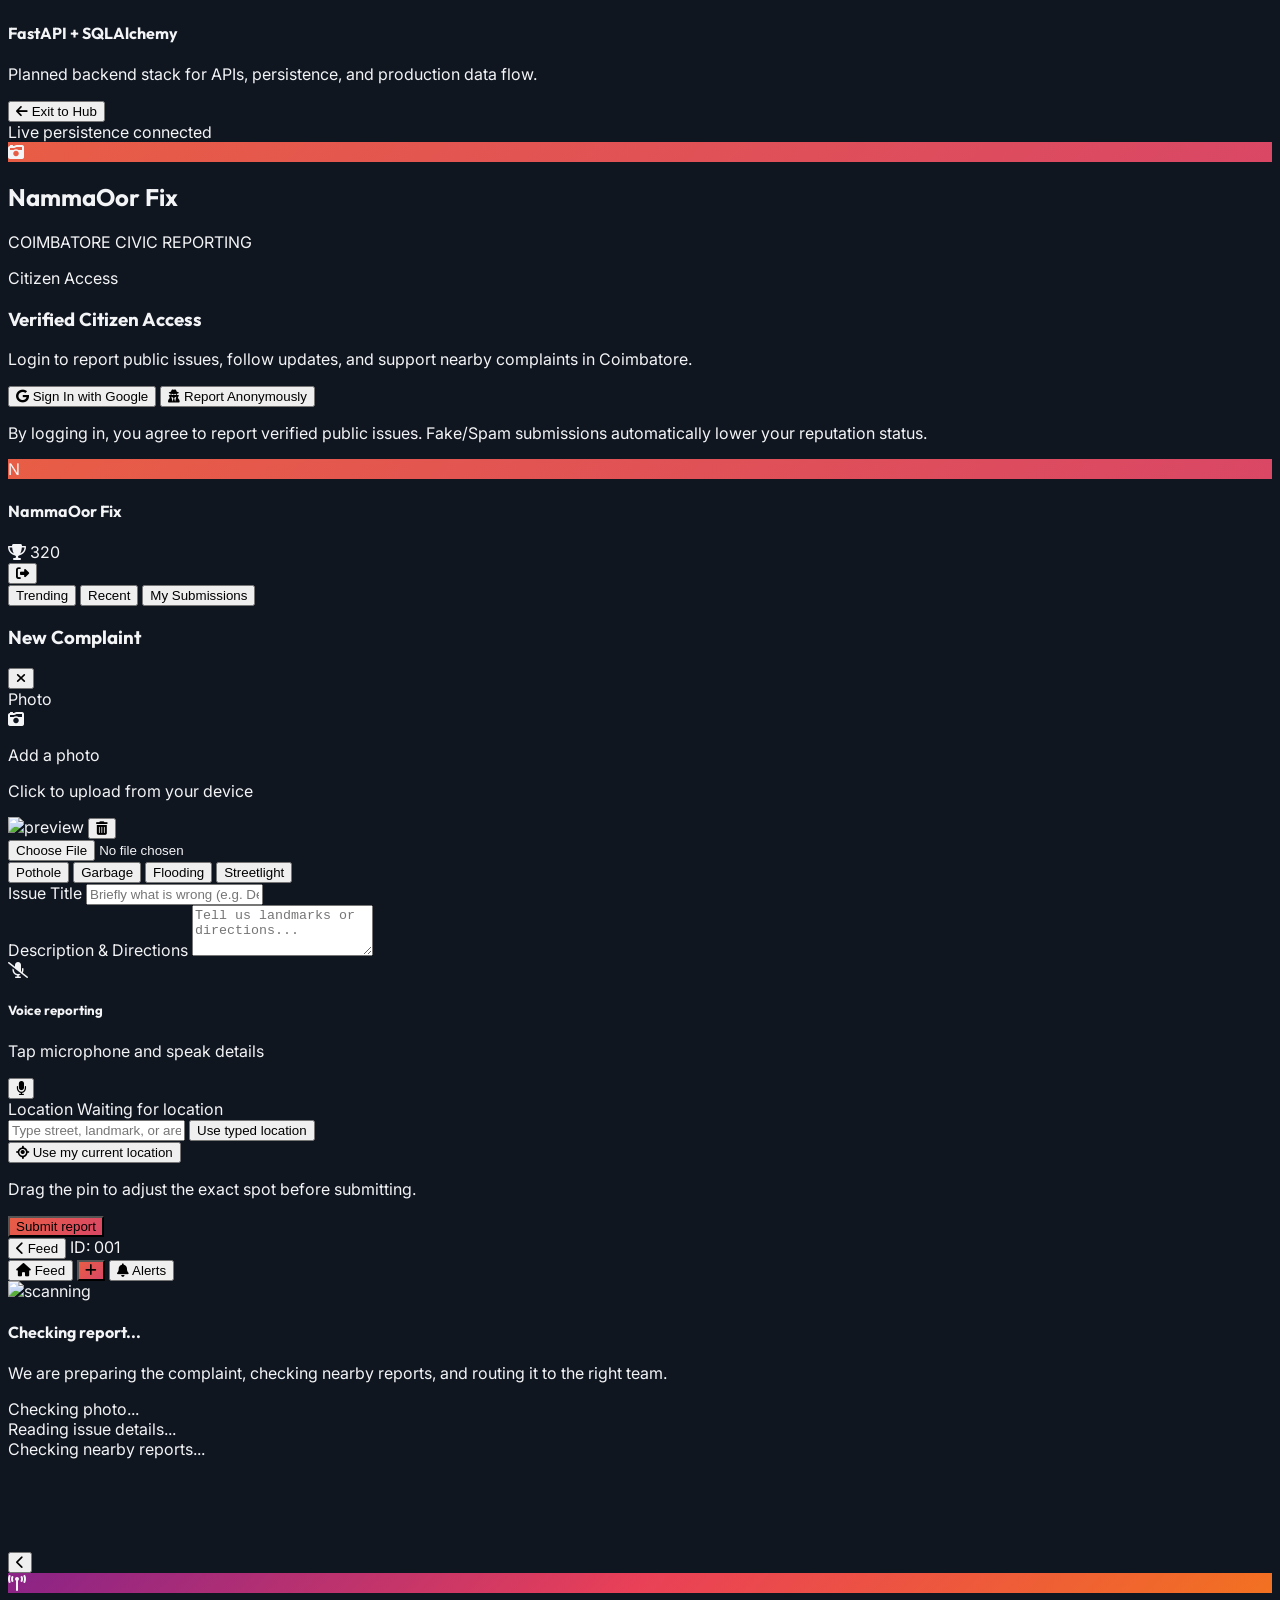
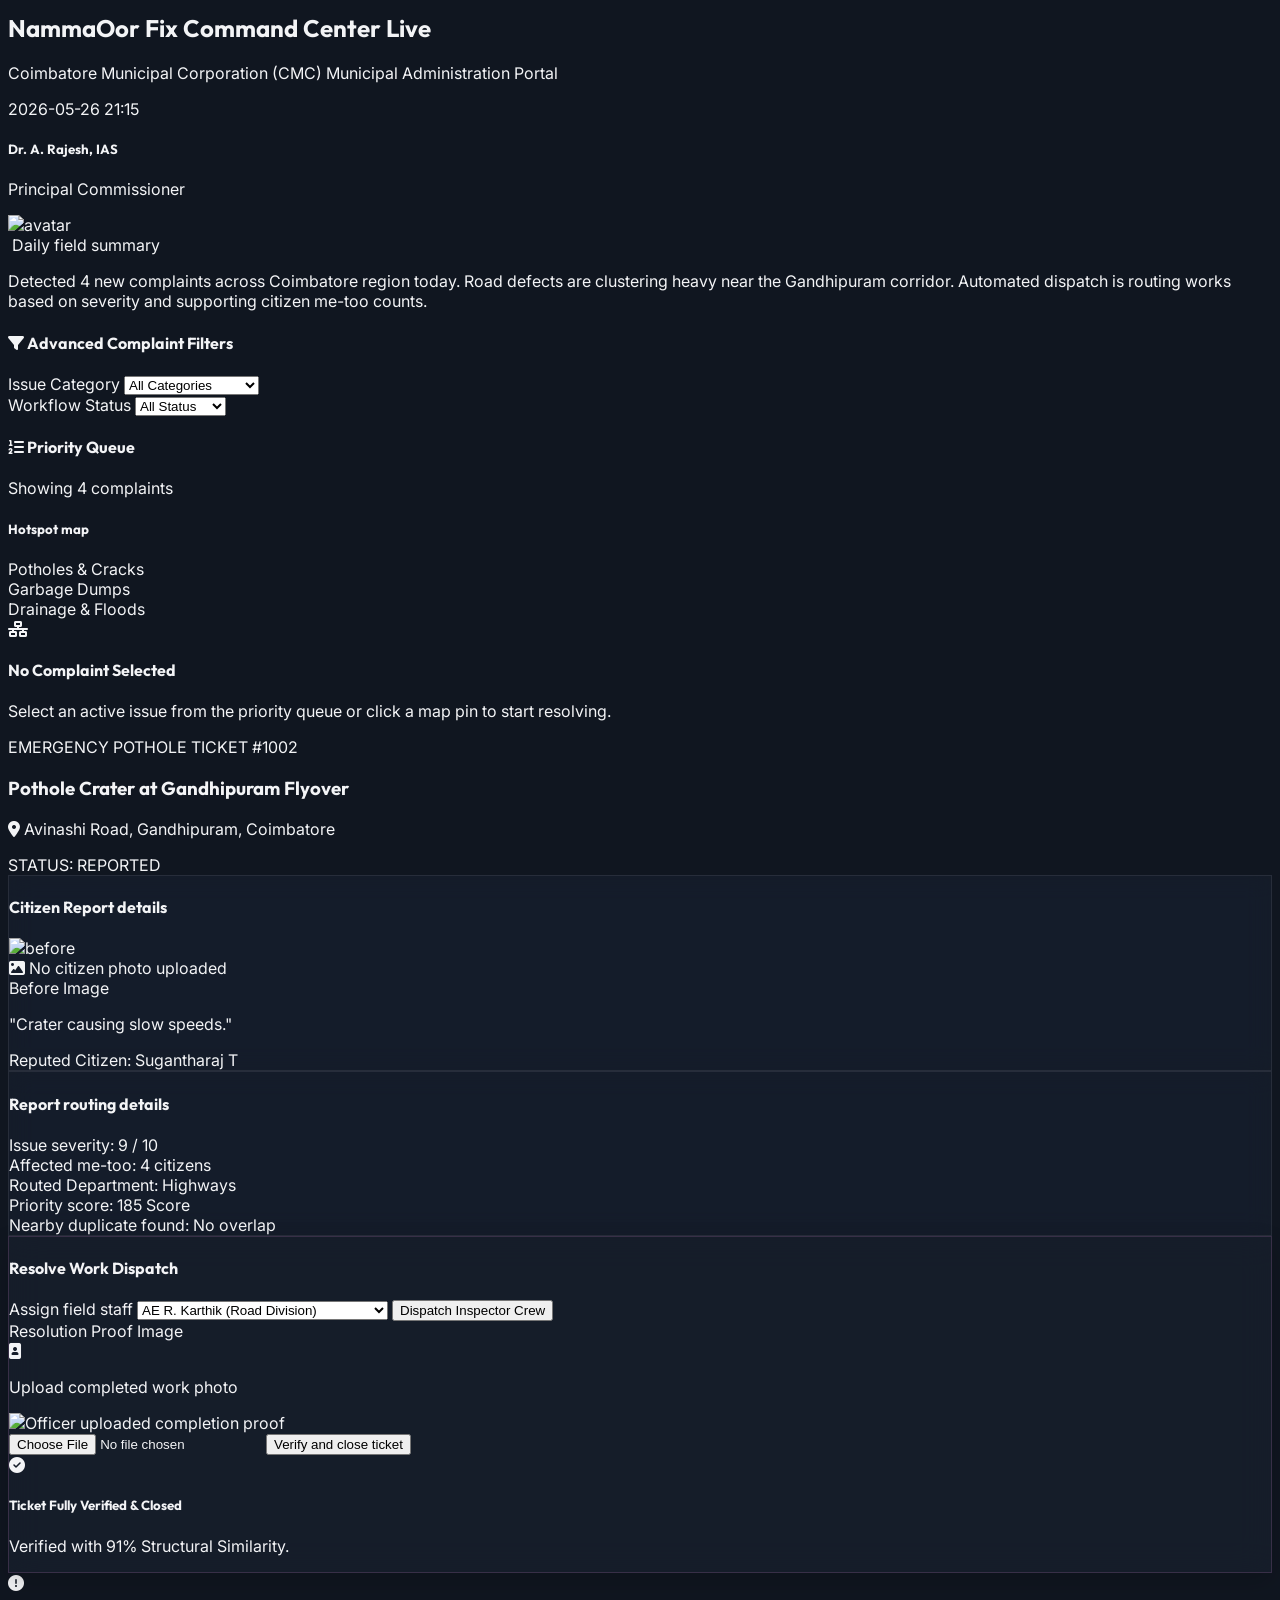
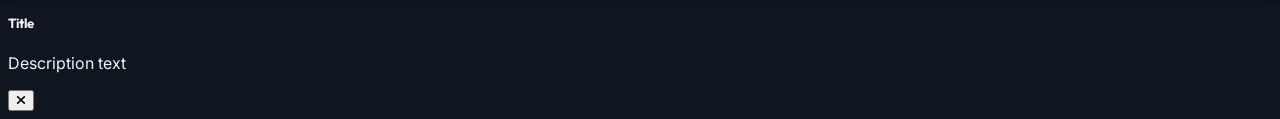
==== commit 88986115: "Rename 'NammaFix' to 'NammaOor Fix' throughout HTML" ====
--- a/index.html
+++ b/index.html
@@ -231,7 +231,7 @@
           <div class="w-20 h-20 bg-cyber-gradient rounded-3xl flex items-center justify-center text-4xl shadow-xl shadow-red-500/25 mb-4 float-element">
             <i class="fa-solid fa-camera-retro text-white"></i>
           </div>
-          <h2 class="text-3xl font-extrabold tracking-wide mb-1">NammaFix</h2>
+          <h2 class="text-3xl font-extrabold tracking-wide mb-1">NammaOor Fix</h2>
           <p class="text-xs font-mono text-gray-500 tracking-wider">COIMBATORE CIVIC REPORTING</p>
           <div class="mt-8 flex gap-1">
             <span class="w-2 h-2 bg-red-500 rounded-full animate-bounce" style="animation-delay: 0.1s"></span>
@@ -274,7 +274,7 @@
           <div class="sticky top-0 z-40 bg-cyberDark/90 backdrop-blur-md px-4 py-4 flex items-center justify-between border-b border-gray-800/80">
             <div class="flex items-center gap-2">
               <div class="w-8 h-8 rounded-full bg-cyber-gradient flex items-center justify-center text-sm font-bold shadow-md shadow-red-500/10">N</div>
-              <h4 class="font-extrabold text-lg text-gray-100 tracking-wide">NammaFix</h4>
+              <h4 class="font-extrabold text-lg text-gray-100 tracking-wide">NammaOor Fix</h4>
             </div>
             <div class="flex items-center gap-3">
               <div class="flex items-center gap-1 bg-yellow-500/10 text-yellow-400 px-2 py-0.5 rounded-full text-xs font-bold border border-yellow-500/20">
@@ -462,7 +462,7 @@
         </div>
         <div>
           <h2 class="text-xl font-bold tracking-tight flex items-center gap-2">
-            CivicLens AI Command <span class="px-2 py-0.5 rounded text-[10px] bg-red-500/10 text-red-400 border border-red-500/20 font-bold uppercase animate-pulse">Live</span>
+            NammaOor Fix Command Center <span class="px-2 py-0.5 rounded text-[10px] bg-red-500/10 text-red-400 border border-red-500/20 font-bold uppercase animate-pulse">Live</span>
           </h2>
           <p class="text-xs text-gray-400">Coimbatore Municipal Corporation (CMC) Municipal Administration Portal</p>
         </div>
@@ -522,7 +522,7 @@
             <div>
               <label class="block text-[10px] font-bold text-gray-500 uppercase mb-1">Workflow Status</label>
               <select id="gov-filter-status" onchange="filterGovDashboard()" class="w-full bg-[#141a29] border border-[#1f2d48] rounded-lg px-3 py-1.5 text-xs text-gray-300 focus:outline-none focus:border-purple-500">
-                <option value="all">All Statuses</option>
+                <option value="all">All Status</option>
                 <option value="reported">Reported</option>
                 <option value="assigned">Assigned</option>
                 <option value="in_progress">In Progress</option>
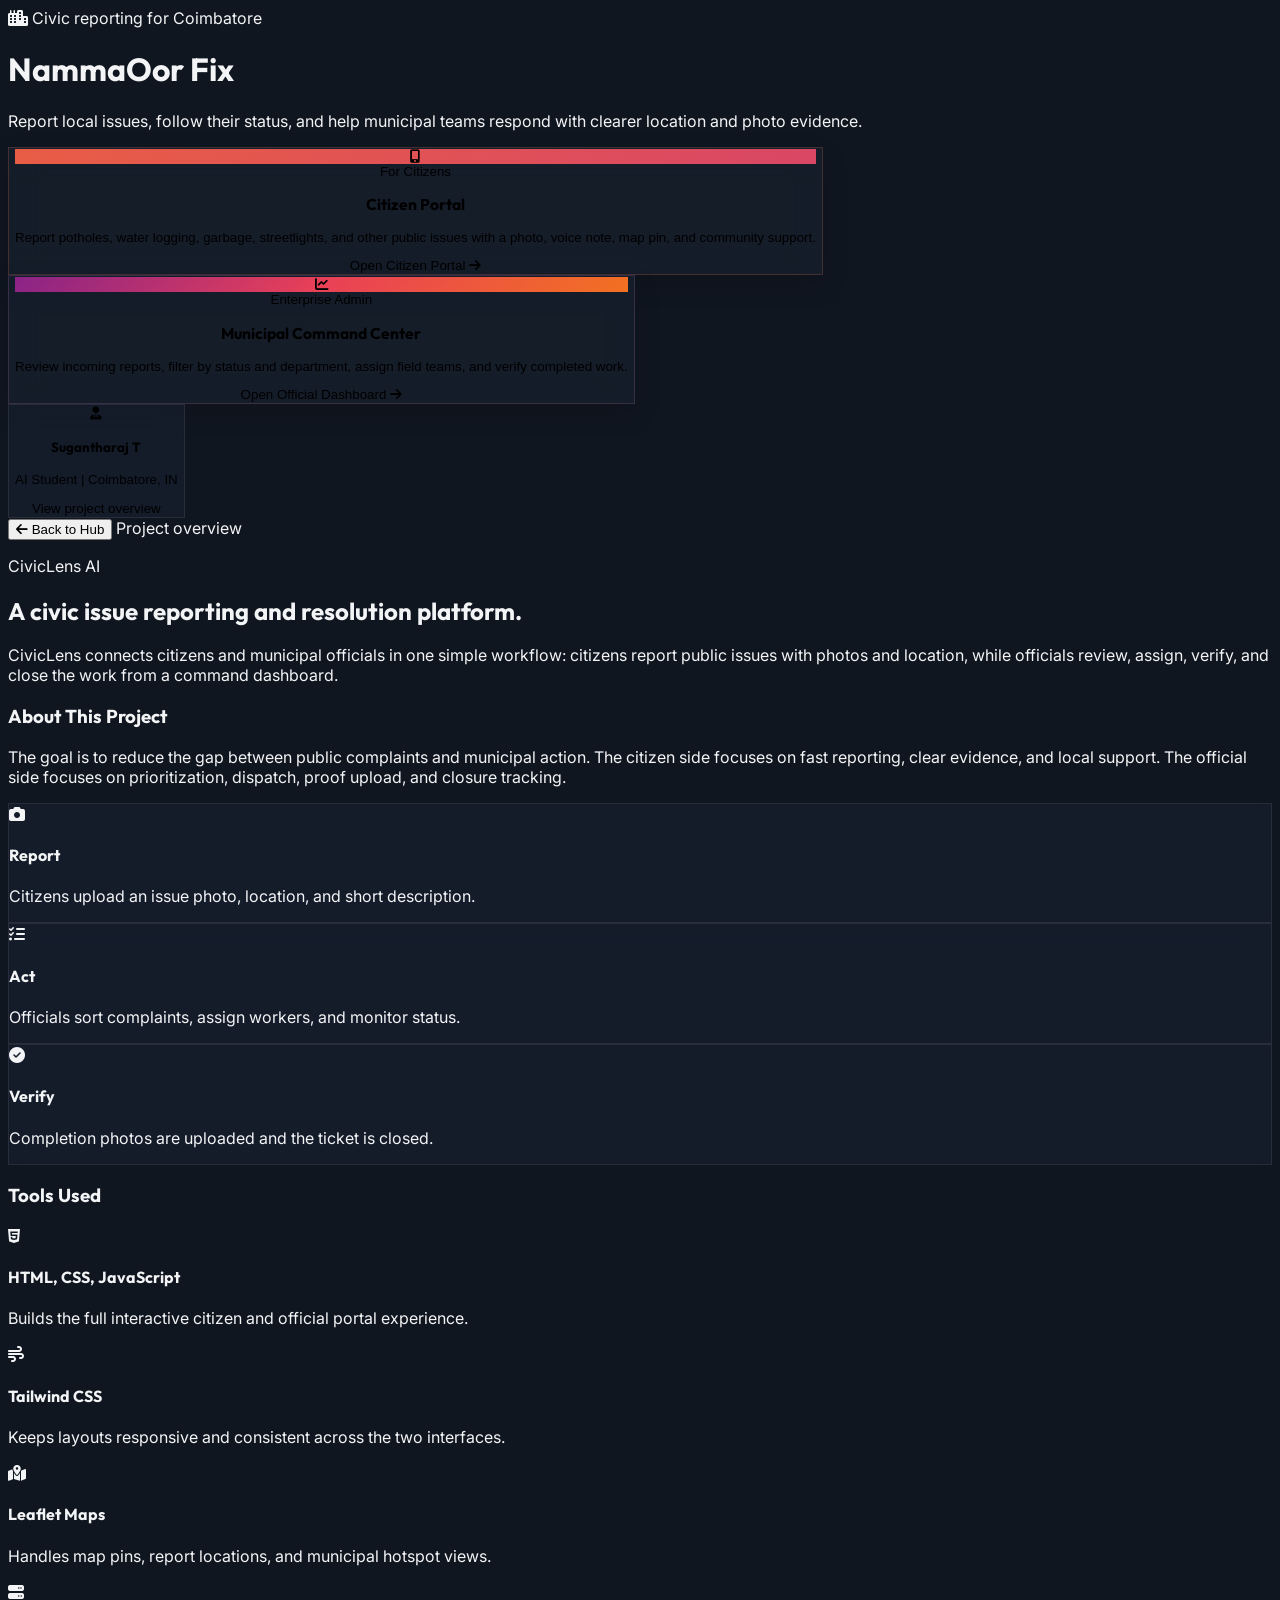
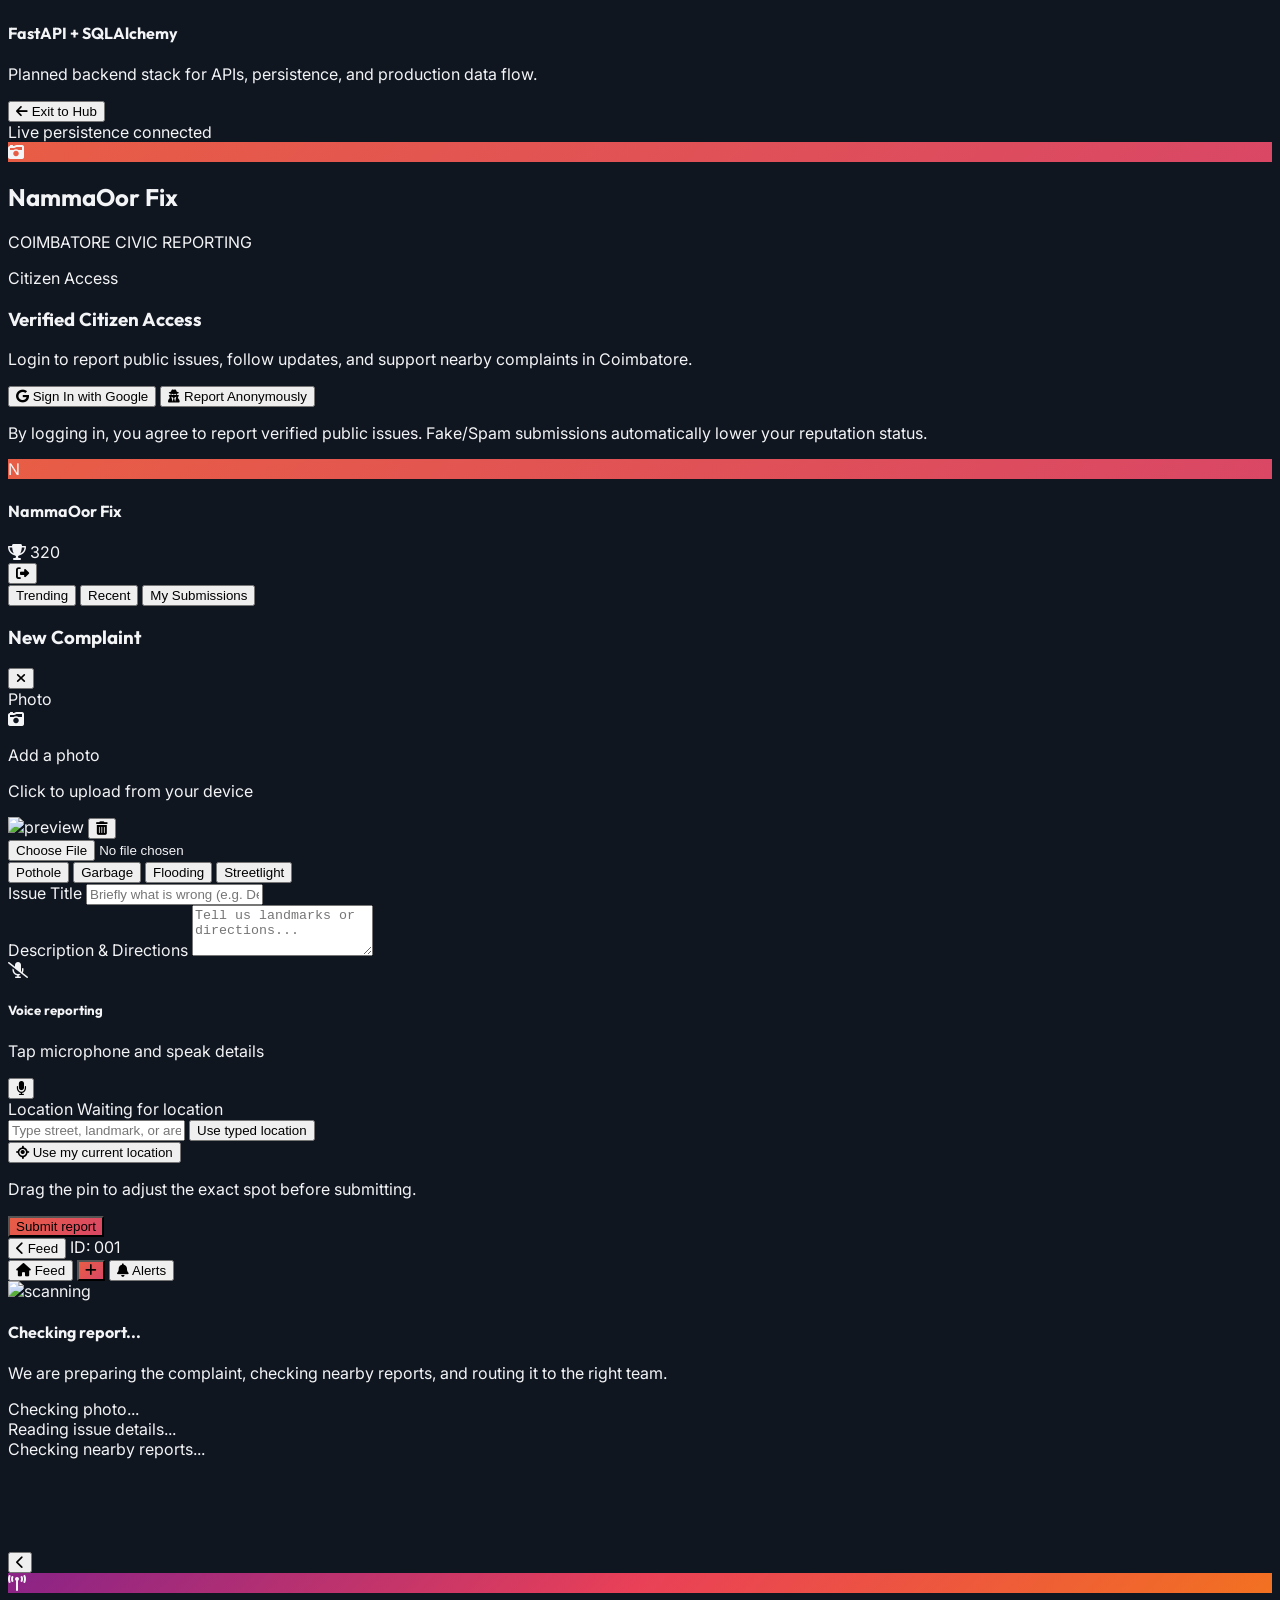
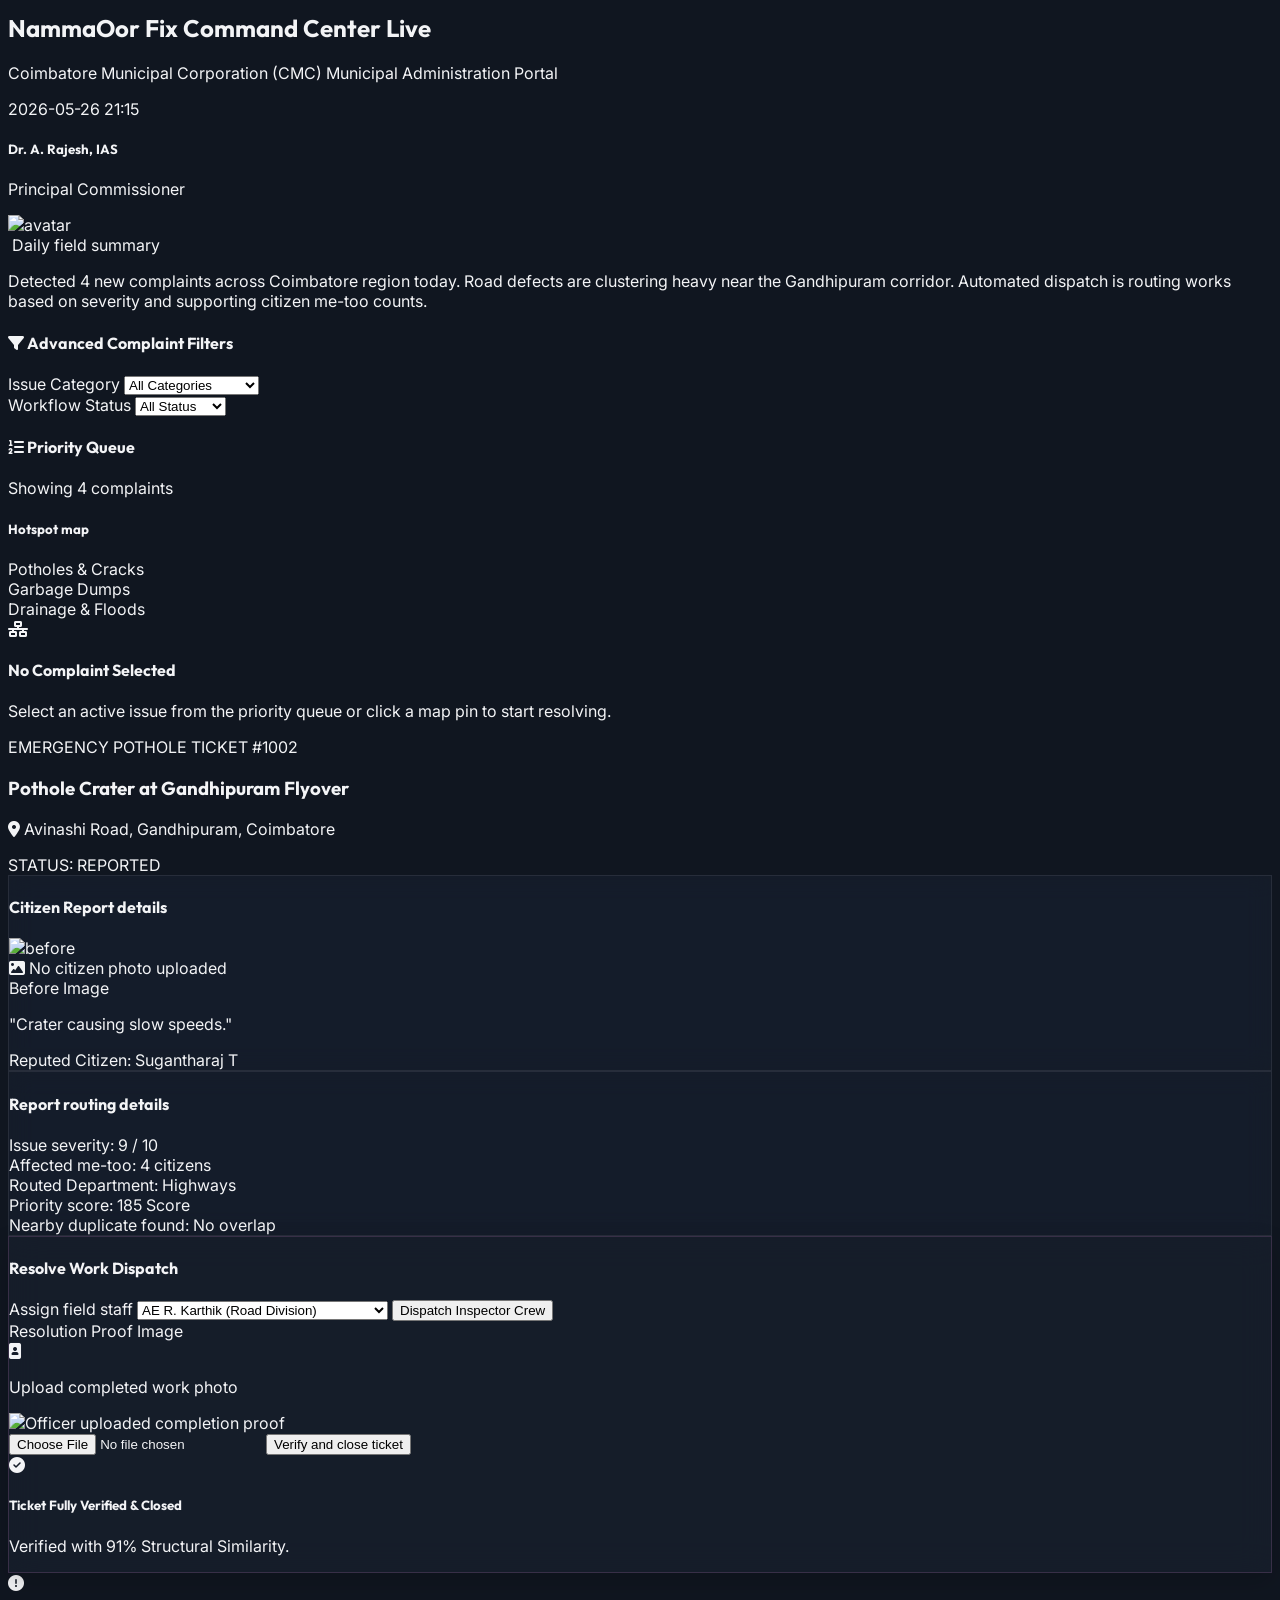
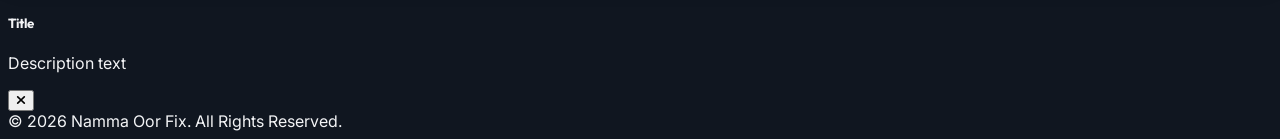
==== commit 36ad31c4: "Add footer with copyright information" ====
--- a/index.html
+++ b/index.html
@@ -729,5 +729,8 @@
   <script src="https://cdn.jsdelivr.net/npm/chart.js"></script>
   <!-- Application persistent logic script -->
   <script src="app.js"></script>
+  <footer>
+  © 2026 Namma Oor Fix. All Rights Reserved.
+</footer>
 </body>
 </html>
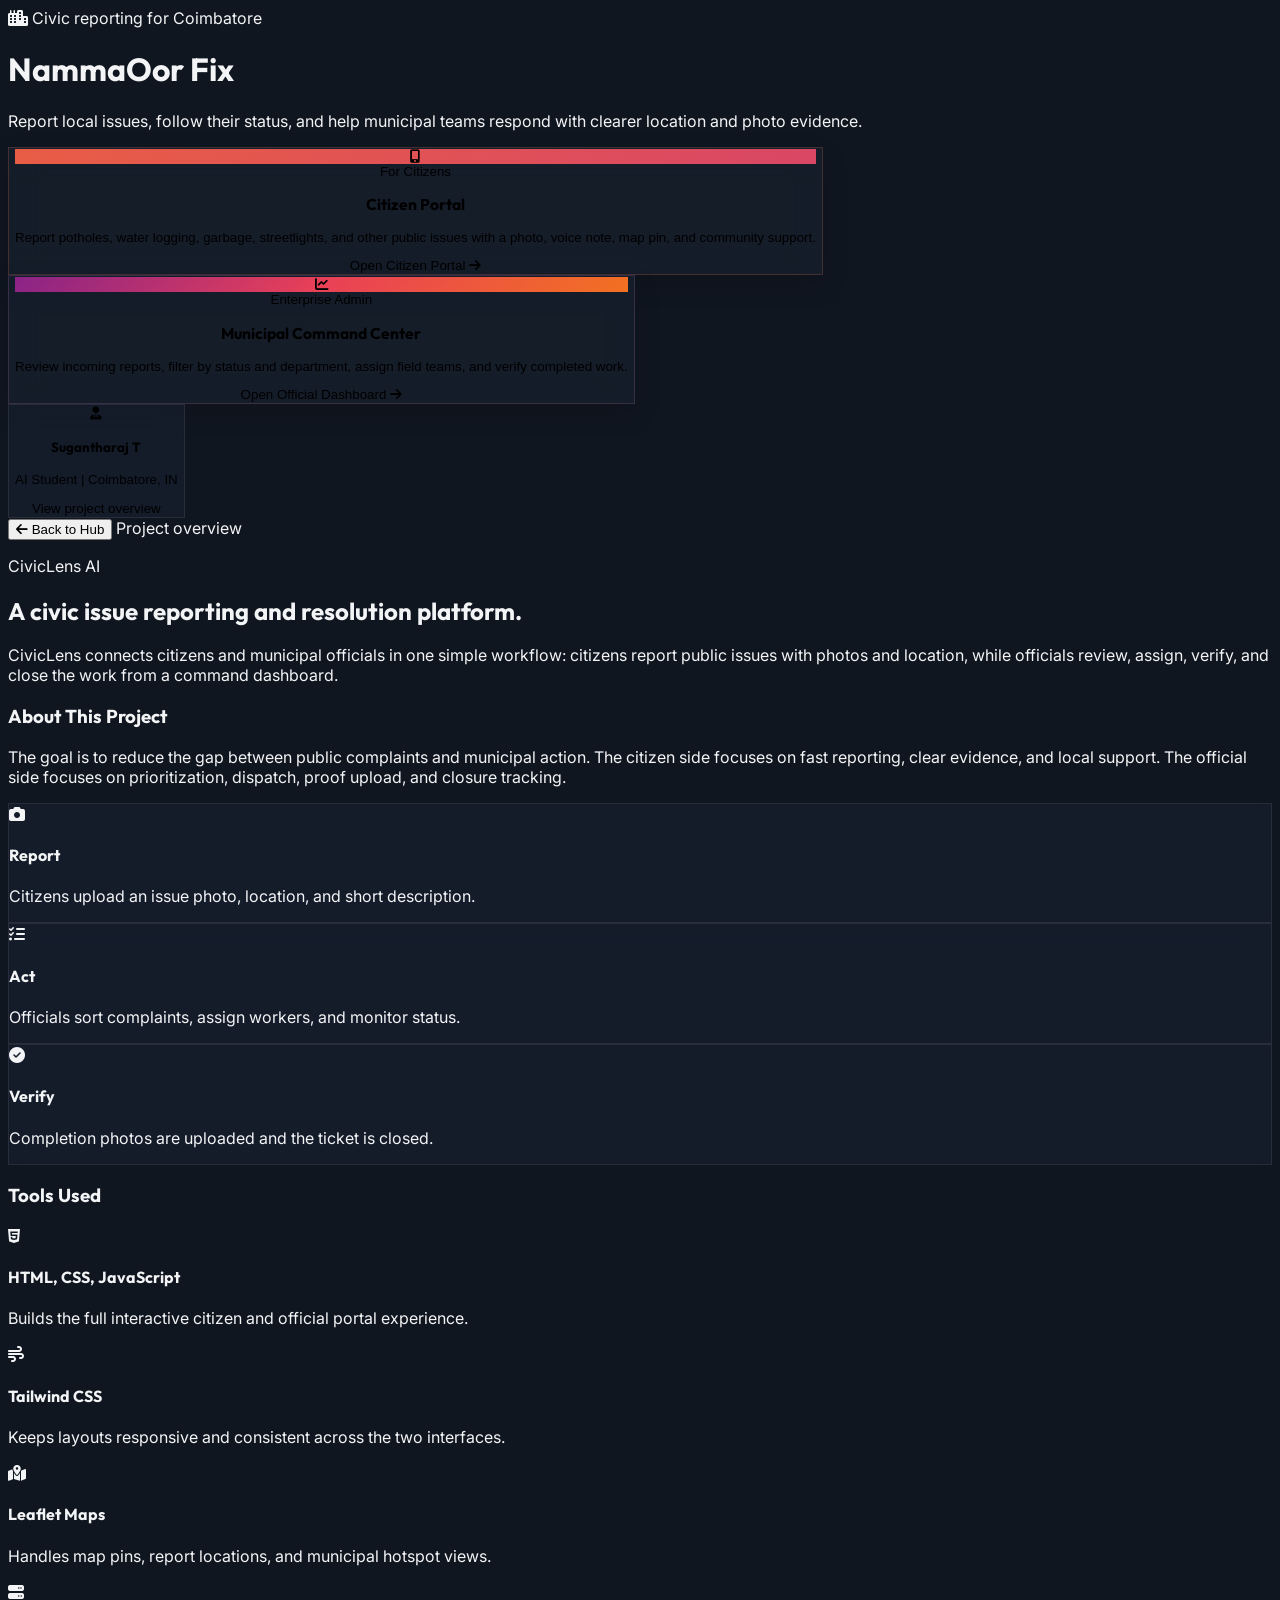
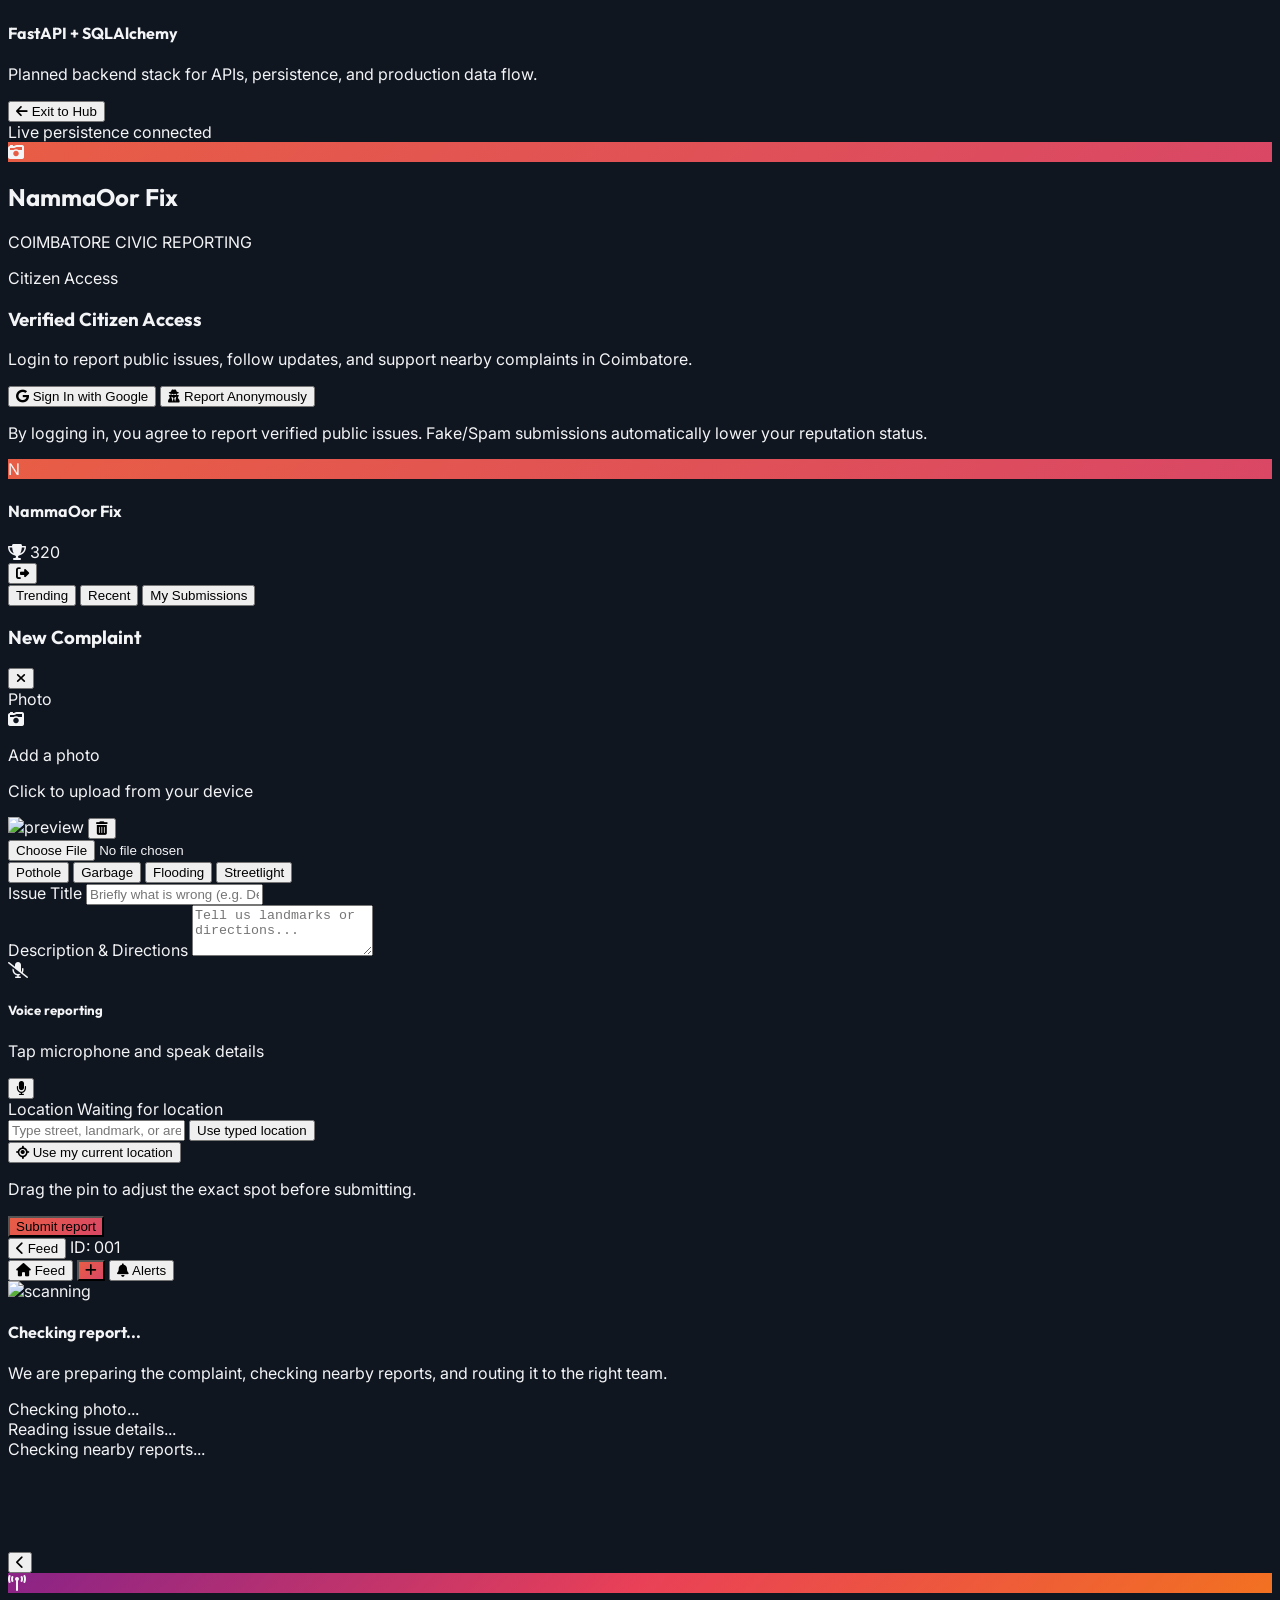
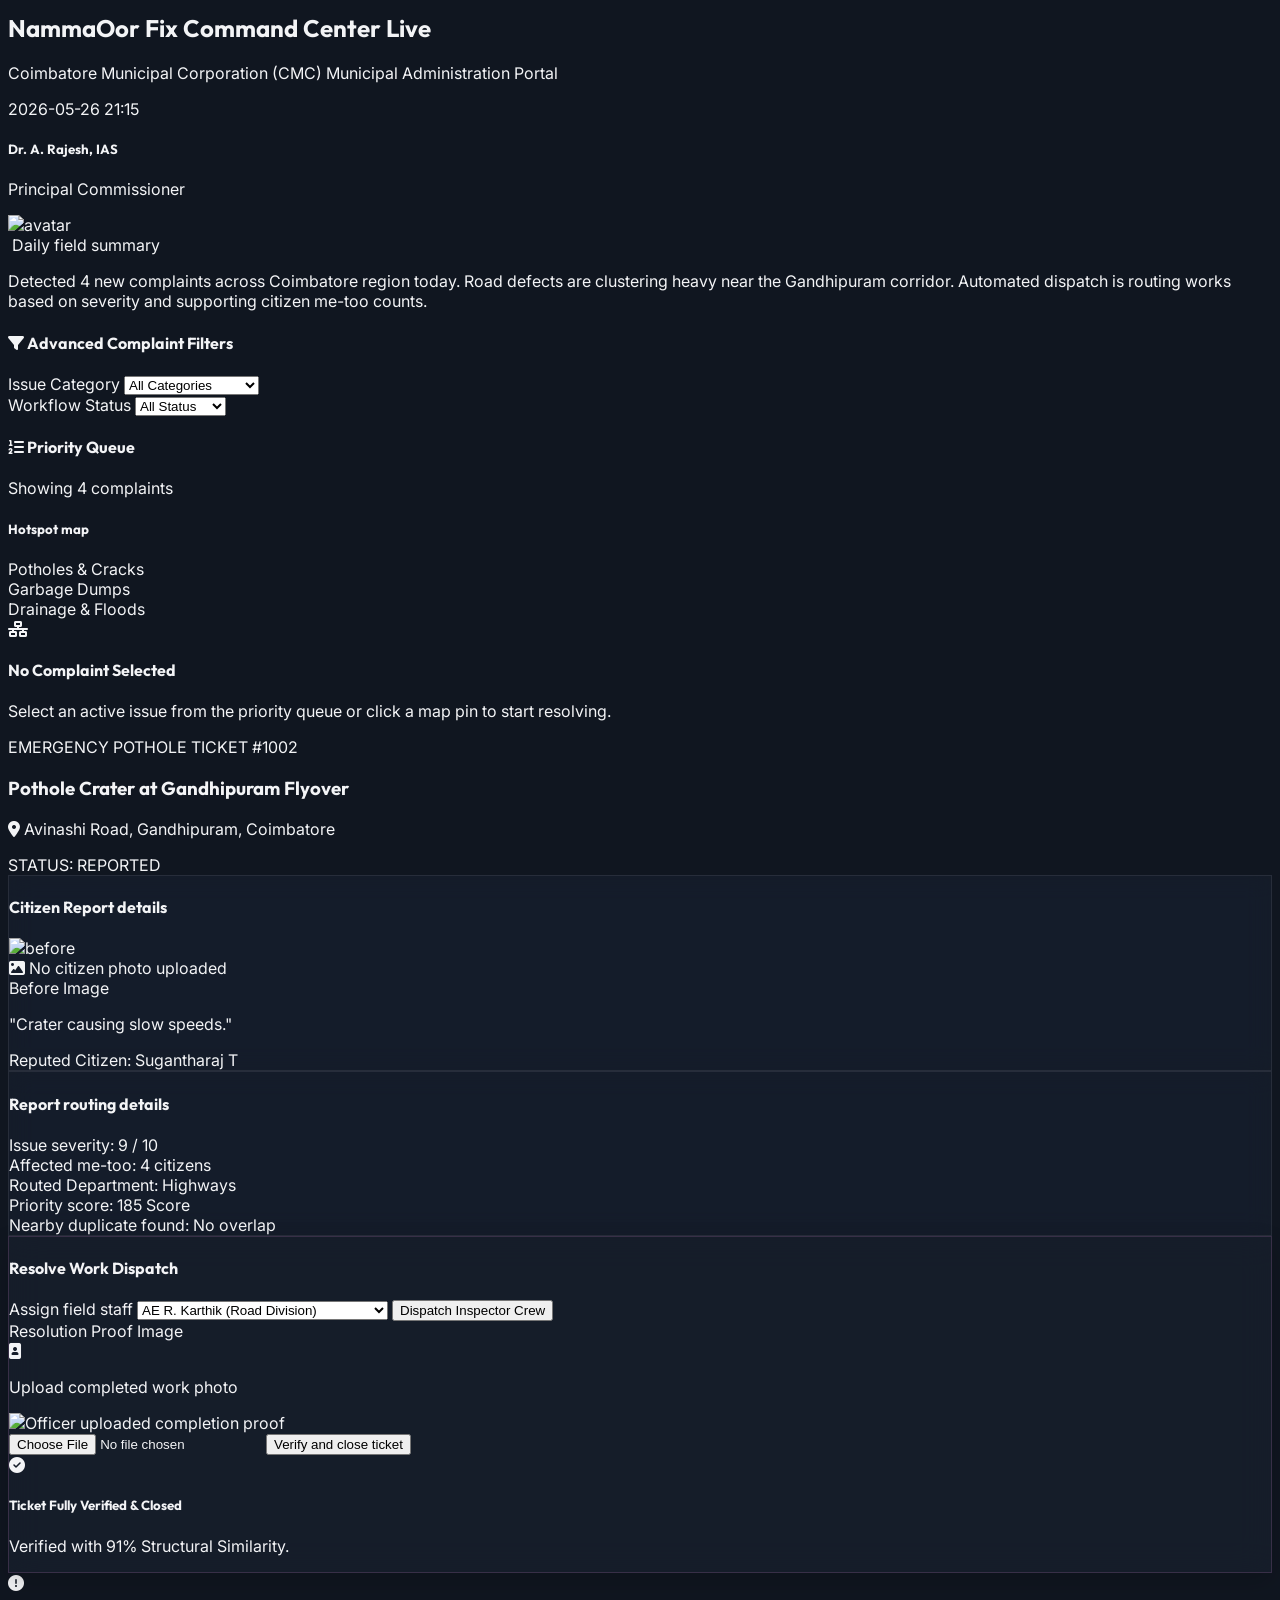
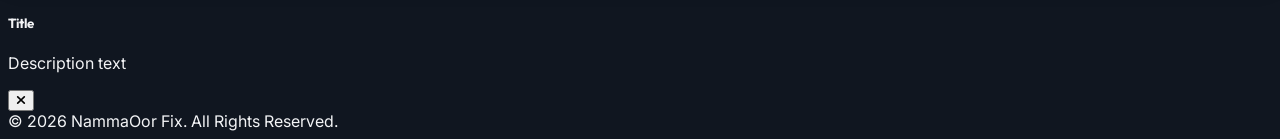
==== commit 2a3ce8da: "Correct footer company name formatting" ====
--- a/index.html
+++ b/index.html
@@ -730,7 +730,7 @@
   <!-- Application persistent logic script -->
   <script src="app.js"></script>
   <footer>
-  © 2026 Namma Oor Fix. All Rights Reserved.
+  © 2026 NammaOor Fix. All Rights Reserved.
 </footer>
 </body>
 </html>
